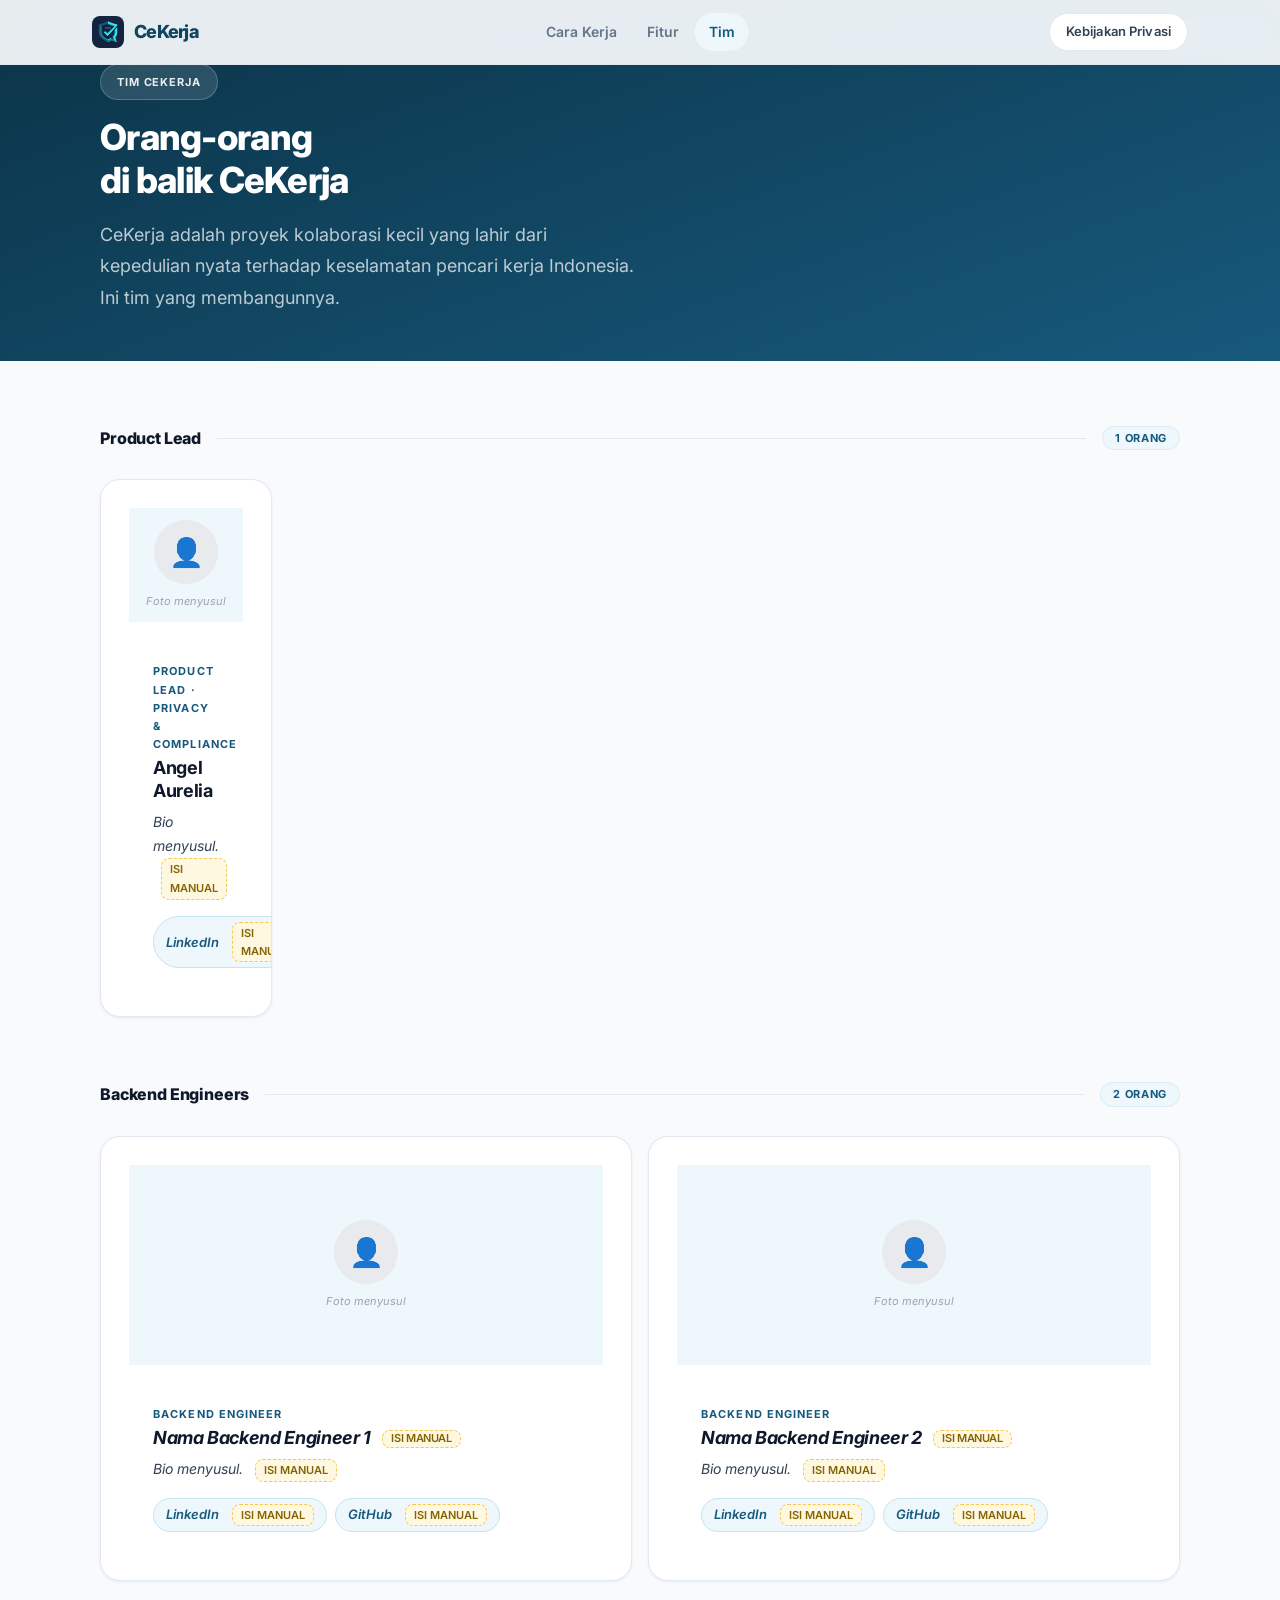
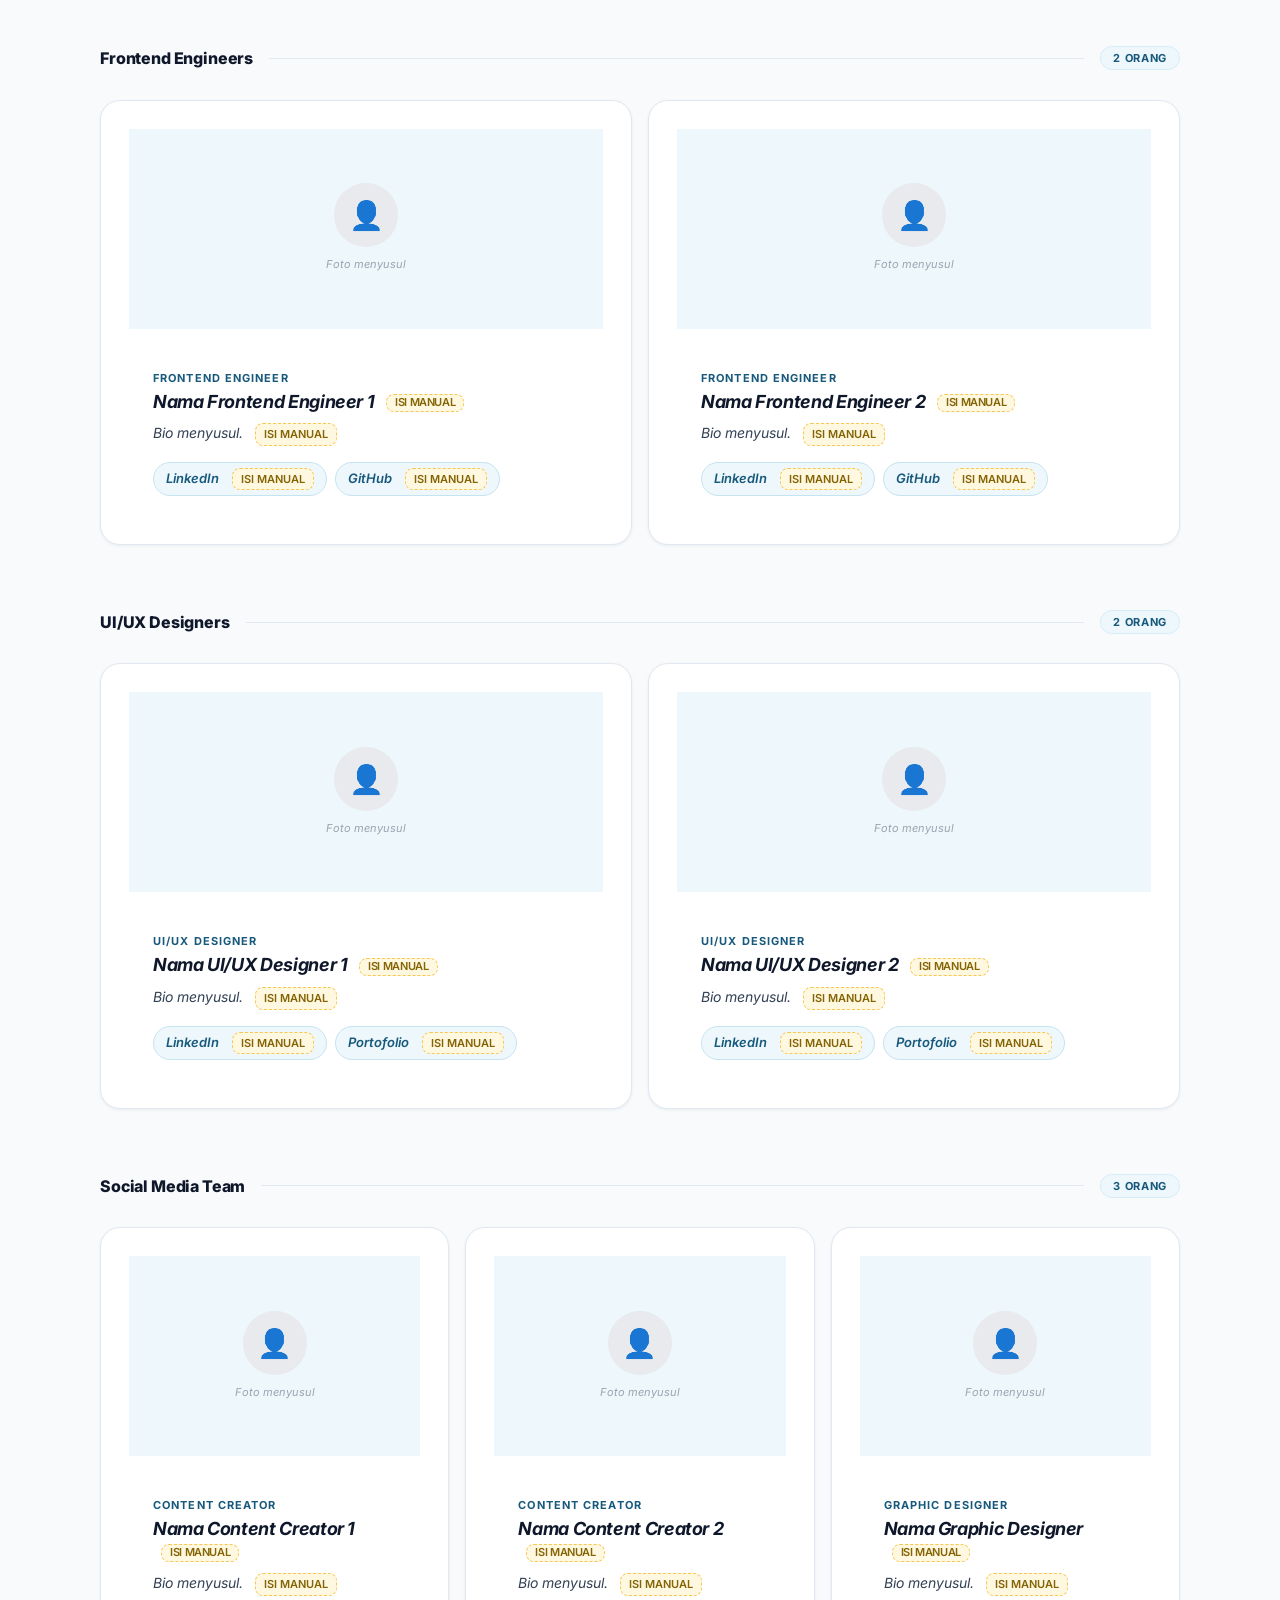
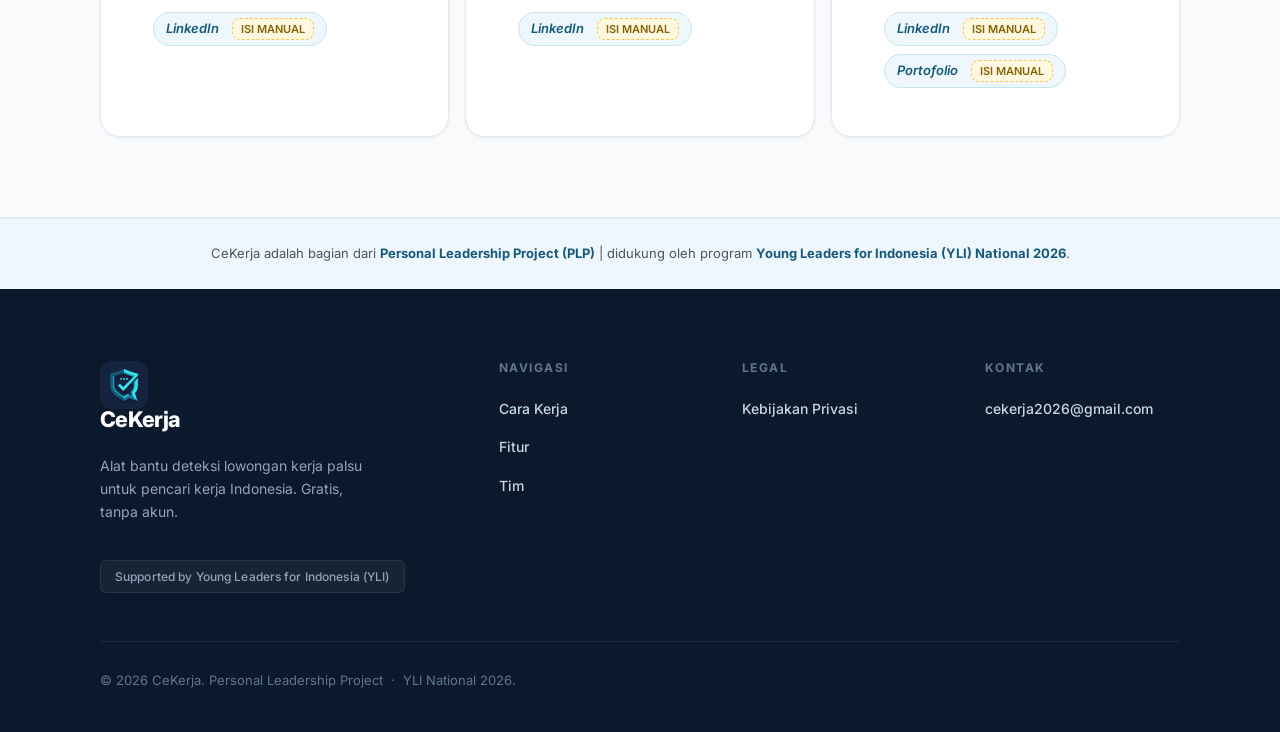
==== tim.html @ 4dcf624a "Deploy: CeKerja landing page & policy" ====
<!DOCTYPE html>
<html lang="id">
<head>
  <meta charset="UTF-8" />
  <meta name="viewport" content="width=device-width, initial-scale=1.0" />
  <title>Tim | CeKerja</title>
  <meta name="description" content="Kenalan dengan tim di balik CeKerja | aplikasi bantu deteksi lowongan kerja palsu untuk pencari kerja Indonesia." />
  <link rel="canonical" href="https://cekerja.app/tim.html" />
  <!-- Google Fonts: Inter -->
  <link rel="preconnect" href="https://fonts.googleapis.com" />
  <link rel="preconnect" href="https://fonts.gstatic.com" crossorigin />
  <link href="https://fonts.googleapis.com/css2?family=Inter:wght@400;500;600;700;800&display=swap" rel="stylesheet" />
  <link rel="stylesheet" href="css/style.css" />
  <link rel="stylesheet" href="css/hero.css" />
</head>
<body>

  <!-- ============================================================
       NAVIGATION
       ============================================================ -->
  <nav class="nav-lux" id="main-nav" role="navigation" aria-label="Navigasi utama">
    <div class="nav-lux__inner">

      <a href="index.html" class="nav-lux__logo" aria-label="CeKerja Halaman Utama">
        <img
          src="assets/icons/CeKerja App icon 1-3.png"
          alt="CeKerja logo"
          class="nav-lux__logo-img"
          width="32" height="32"
        />
        <span class="nav-lux__logo-wordmark">CeKerja</span>
      </a>

      <div class="nav-lux__links" role="menubar" aria-label="Menu utama">
        <a href="index.html#cara-kerja" class="nav-lux__link" role="menuitem">Cara Kerja</a>
        <a href="index.html#fitur"      class="nav-lux__link" role="menuitem">Fitur</a>
        <a href="index.html#tim"        class="nav-lux__link active" role="menuitem">Tim</a>
      </div>

      <div class="nav-lux__right">
        <a href="privacy-policy.html" class="nav-lux__pill" aria-label="Baca Kebijakan Privasi CeKerja">
          Kebijakan Privasi
        </a>
        <button
          class="nav-lux__burger"
          aria-label="Buka menu navigasi"
          aria-expanded="false"
          aria-controls="mobile-nav-lux"
        >
          <span></span><span></span><span></span>
        </button>
      </div>

    </div>

    <div class="nav-lux__mobile" id="mobile-nav-lux" role="menu" aria-label="Menu navigasi mobile">
      <a href="index.html#cara-kerja" class="nav-lux__link" role="menuitem">Cara Kerja</a>
      <a href="index.html#fitur"      class="nav-lux__link" role="menuitem">Fitur</a>
      <a href="index.html#tim"        class="nav-lux__link active" role="menuitem">Tim</a>
      <a href="privacy-policy.html"   class="nav-lux__link" role="menuitem">Kebijakan Privasi</a>
    </div>
  </nav>

  <!-- ========================================================
       HEADER
       ======================================================== -->
  <header class="team-header" role="banner">
    <div class="container">
      <div class="team-header__eyebrow">Tim CeKerja</div>
      <h1>Orang-orang<br />di balik CeKerja</h1>
      <p>
        CeKerja adalah proyek kolaborasi kecil yang lahir dari kepedulian nyata terhadap keselamatan pencari kerja Indonesia.
        Ini tim yang membangunnya.
      </p>
    </div>
  </header>

  <!-- ========================================================
       TEAM BODY
       ======================================================== -->
  <main class="team-body" id="main-content">
    <div class="container">

      <!-- ====================================================
           1. PRODUCT LEAD / PRIVACY & COMPLIANCE
           ==================================================== -->
      <!-- ISI MANUAL: Bagian ini untuk Angel Aurelia (Product Lead) -->
      <section class="team-group" aria-labelledby="group-lead">
        <div class="team-group__label">
          <h2 id="group-lead">Product Lead</h2>
          <div class="team-group__divider" aria-hidden="true"></div>
          <span class="role-badge">1 orang</span>
        </div>

        <div class="team-grid team-grid--single">

          <!-- ISI MANUAL: Angel Aurelia -->
          <article class="member-card member-card--lead" aria-label="Profil Angel Aurelia">
            <div class="member-card__photo" aria-hidden="true">
              <!--
                ISI MANUAL: Ganti div placeholder di bawah dengan tag <img> begitu foto tersedia.
                Contoh: <img src="assets/foto-angel.jpg" alt="Foto Angel Aurelia" />
              -->
              <div class="member-card__photo-placeholder">
                <div class="avatar-circle" aria-hidden="true">👤</div>
                <span class="avatar-hint">Foto menyusul</span>
              </div>
            </div>
            <div class="member-card__body">
              <div class="member-card__role">
                Product Lead · Privacy &amp; Compliance
              </div>
              <!-- ISI MANUAL: Nama tampil -->
              <h3 class="member-card__name">
                Angel Aurelia
              </h3>
              <!-- ISI MANUAL: Tulis bio singkat Angel di sini (2–3 kalimat) -->
              <p class="member-card__bio member-card__bio--empty">
                <!-- ISI MANUAL: Bio Angel Aurelia -->
                Bio menyusul. <span class="fill-hint">ISI MANUAL</span>
              </p>
              <!-- ISI MANUAL: Tambahkan link LinkedIn/GitHub/portofolio Angel -->
              <div class="member-card__links">
                <a href="#" class="member-card__link member-card__link--empty" aria-label="LinkedIn Angel Aurelia | isi link">
                  LinkedIn <span class="fill-hint">ISI MANUAL</span>
                </a>
              </div>
            </div>
          </article>

        </div>
      </section>

      <!-- ====================================================
           2. BACKEND ENGINEERS
           ==================================================== -->
      <!-- ISI MANUAL: Bagian ini untuk 2 Backend Engineer -->
      <section class="team-group" aria-labelledby="group-backend">
        <div class="team-group__label">
          <h2 id="group-backend">Backend Engineers</h2>
          <div class="team-group__divider" aria-hidden="true"></div>
          <span class="role-badge">2 orang</span>
        </div>

        <div class="team-grid team-grid--two">

          <!-- ISI MANUAL: Backend Engineer #1 -->
          <article class="member-card" aria-label="Profil Backend Engineer 1">
            <div class="member-card__photo" aria-hidden="true">
              <!--
                ISI MANUAL: Ganti dengan <img src="assets/foto-[nama].jpg" alt="Foto [Nama]" />
              -->
              <div class="member-card__photo-placeholder">
                <div class="avatar-circle" aria-hidden="true">👤</div>
                <span class="avatar-hint">Foto menyusul</span>
              </div>
            </div>
            <div class="member-card__body">
              <div class="member-card__role">Backend Engineer</div>
              <!-- ISI MANUAL: Nama -->
              <h3 class="member-card__name member-card__name--empty">
                Nama Backend Engineer 1 <span class="fill-hint">ISI MANUAL</span>
              </h3>
              <!-- ISI MANUAL: Bio singkat -->
              <p class="member-card__bio member-card__bio--empty">
                Bio menyusul. <span class="fill-hint">ISI MANUAL</span>
              </p>
              <!-- ISI MANUAL: Link LinkedIn/GitHub -->
              <div class="member-card__links">
                <a href="#" class="member-card__link member-card__link--empty" aria-label="LinkedIn | isi link">
                  LinkedIn <span class="fill-hint">ISI MANUAL</span>
                </a>
                <a href="#" class="member-card__link member-card__link--empty" aria-label="GitHub | isi link">
                  GitHub <span class="fill-hint">ISI MANUAL</span>
                </a>
              </div>
            </div>
          </article>

          <!-- ISI MANUAL: Backend Engineer #2 -->
          <article class="member-card" aria-label="Profil Backend Engineer 2">
            <div class="member-card__photo" aria-hidden="true">
              <!--
                ISI MANUAL: Ganti dengan <img src="assets/foto-[nama].jpg" alt="Foto [Nama]" />
              -->
              <div class="member-card__photo-placeholder">
                <div class="avatar-circle" aria-hidden="true">👤</div>
                <span class="avatar-hint">Foto menyusul</span>
              </div>
            </div>
            <div class="member-card__body">
              <div class="member-card__role">Backend Engineer</div>
              <!-- ISI MANUAL: Nama -->
              <h3 class="member-card__name member-card__name--empty">
                Nama Backend Engineer 2 <span class="fill-hint">ISI MANUAL</span>
              </h3>
              <!-- ISI MANUAL: Bio singkat -->
              <p class="member-card__bio member-card__bio--empty">
                Bio menyusul. <span class="fill-hint">ISI MANUAL</span>
              </p>
              <!-- ISI MANUAL: Link LinkedIn/GitHub -->
              <div class="member-card__links">
                <a href="#" class="member-card__link member-card__link--empty" aria-label="LinkedIn | isi link">
                  LinkedIn <span class="fill-hint">ISI MANUAL</span>
                </a>
                <a href="#" class="member-card__link member-card__link--empty" aria-label="GitHub | isi link">
                  GitHub <span class="fill-hint">ISI MANUAL</span>
                </a>
              </div>
            </div>
          </article>

        </div>
      </section>

      <!-- ====================================================
           3. FRONTEND ENGINEERS
           ==================================================== -->
      <!-- ISI MANUAL: Bagian ini untuk 2 Frontend Engineer -->
      <section class="team-group" aria-labelledby="group-frontend">
        <div class="team-group__label">
          <h2 id="group-frontend">Frontend Engineers</h2>
          <div class="team-group__divider" aria-hidden="true"></div>
          <span class="role-badge">2 orang</span>
        </div>

        <div class="team-grid team-grid--two">

          <!-- ISI MANUAL: Frontend Engineer #1 -->
          <article class="member-card" aria-label="Profil Frontend Engineer 1">
            <div class="member-card__photo" aria-hidden="true">
              <!--
                ISI MANUAL: Ganti dengan <img src="assets/foto-[nama].jpg" alt="Foto [Nama]" />
              -->
              <div class="member-card__photo-placeholder">
                <div class="avatar-circle" aria-hidden="true">👤</div>
                <span class="avatar-hint">Foto menyusul</span>
              </div>
            </div>
            <div class="member-card__body">
              <div class="member-card__role">Frontend Engineer</div>
              <!-- ISI MANUAL: Nama -->
              <h3 class="member-card__name member-card__name--empty">
                Nama Frontend Engineer 1 <span class="fill-hint">ISI MANUAL</span>
              </h3>
              <!-- ISI MANUAL: Bio singkat -->
              <p class="member-card__bio member-card__bio--empty">
                Bio menyusul. <span class="fill-hint">ISI MANUAL</span>
              </p>
              <!-- ISI MANUAL: Link LinkedIn/GitHub -->
              <div class="member-card__links">
                <a href="#" class="member-card__link member-card__link--empty" aria-label="LinkedIn | isi link">
                  LinkedIn <span class="fill-hint">ISI MANUAL</span>
                </a>
                <a href="#" class="member-card__link member-card__link--empty" aria-label="GitHub | isi link">
                  GitHub <span class="fill-hint">ISI MANUAL</span>
                </a>
              </div>
            </div>
          </article>

          <!-- ISI MANUAL: Frontend Engineer #2 -->
          <article class="member-card" aria-label="Profil Frontend Engineer 2">
            <div class="member-card__photo" aria-hidden="true">
              <!--
                ISI MANUAL: Ganti dengan <img src="assets/foto-[nama].jpg" alt="Foto [Nama]" />
              -->
              <div class="member-card__photo-placeholder">
                <div class="avatar-circle" aria-hidden="true">👤</div>
                <span class="avatar-hint">Foto menyusul</span>
              </div>
            </div>
            <div class="member-card__body">
              <div class="member-card__role">Frontend Engineer</div>
              <!-- ISI MANUAL: Nama -->
              <h3 class="member-card__name member-card__name--empty">
                Nama Frontend Engineer 2 <span class="fill-hint">ISI MANUAL</span>
              </h3>
              <!-- ISI MANUAL: Bio singkat -->
              <p class="member-card__bio member-card__bio--empty">
                Bio menyusul. <span class="fill-hint">ISI MANUAL</span>
              </p>
              <!-- ISI MANUAL: Link LinkedIn/GitHub -->
              <div class="member-card__links">
                <a href="#" class="member-card__link member-card__link--empty" aria-label="LinkedIn | isi link">
                  LinkedIn <span class="fill-hint">ISI MANUAL</span>
                </a>
                <a href="#" class="member-card__link member-card__link--empty" aria-label="GitHub | isi link">
                  GitHub <span class="fill-hint">ISI MANUAL</span>
                </a>
              </div>
            </div>
          </article>

        </div>
      </section>

      <!-- ====================================================
           4. UI/UX DESIGNERS
           ==================================================== -->
      <!-- ISI MANUAL: Bagian ini untuk 2 UI/UX Designer -->
      <section class="team-group" aria-labelledby="group-design">
        <div class="team-group__label">
          <h2 id="group-design">UI/UX Designers</h2>
          <div class="team-group__divider" aria-hidden="true"></div>
          <span class="role-badge">2 orang</span>
        </div>

        <div class="team-grid team-grid--two">

          <!-- ISI MANUAL: UI/UX Designer #1 -->
          <article class="member-card" aria-label="Profil UI/UX Designer 1">
            <div class="member-card__photo" aria-hidden="true">
              <!--
                ISI MANUAL: Ganti dengan <img src="assets/foto-[nama].jpg" alt="Foto [Nama]" />
              -->
              <div class="member-card__photo-placeholder">
                <div class="avatar-circle" aria-hidden="true">👤</div>
                <span class="avatar-hint">Foto menyusul</span>
              </div>
            </div>
            <div class="member-card__body">
              <div class="member-card__role">UI/UX Designer</div>
              <!-- ISI MANUAL: Nama -->
              <h3 class="member-card__name member-card__name--empty">
                Nama UI/UX Designer 1 <span class="fill-hint">ISI MANUAL</span>
              </h3>
              <!-- ISI MANUAL: Bio singkat -->
              <p class="member-card__bio member-card__bio--empty">
                Bio menyusul. <span class="fill-hint">ISI MANUAL</span>
              </p>
              <!-- ISI MANUAL: Link LinkedIn/Behance/Dribbble -->
              <div class="member-card__links">
                <a href="#" class="member-card__link member-card__link--empty" aria-label="LinkedIn | isi link">
                  LinkedIn <span class="fill-hint">ISI MANUAL</span>
                </a>
                <a href="#" class="member-card__link member-card__link--empty" aria-label="Behance/Dribbble | isi link">
                  Portofolio <span class="fill-hint">ISI MANUAL</span>
                </a>
              </div>
            </div>
          </article>

          <!-- ISI MANUAL: UI/UX Designer #2 -->
          <article class="member-card" aria-label="Profil UI/UX Designer 2">
            <div class="member-card__photo" aria-hidden="true">
              <!--
                ISI MANUAL: Ganti dengan <img src="assets/foto-[nama].jpg" alt="Foto [Nama]" />
              -->
              <div class="member-card__photo-placeholder">
                <div class="avatar-circle" aria-hidden="true">👤</div>
                <span class="avatar-hint">Foto menyusul</span>
              </div>
            </div>
            <div class="member-card__body">
              <div class="member-card__role">UI/UX Designer</div>
              <!-- ISI MANUAL: Nama -->
              <h3 class="member-card__name member-card__name--empty">
                Nama UI/UX Designer 2 <span class="fill-hint">ISI MANUAL</span>
              </h3>
              <!-- ISI MANUAL: Bio singkat -->
              <p class="member-card__bio member-card__bio--empty">
                Bio menyusul. <span class="fill-hint">ISI MANUAL</span>
              </p>
              <!-- ISI MANUAL: Link LinkedIn/Behance/Dribbble -->
              <div class="member-card__links">
                <a href="#" class="member-card__link member-card__link--empty" aria-label="LinkedIn | isi link">
                  LinkedIn <span class="fill-hint">ISI MANUAL</span>
                </a>
                <a href="#" class="member-card__link member-card__link--empty" aria-label="Behance/Dribbble | isi link">
                  Portofolio <span class="fill-hint">ISI MANUAL</span>
                </a>
              </div>
            </div>
          </article>

        </div>
      </section>

      <!-- ====================================================
           5. SOCIAL MEDIA TEAM
           ==================================================== -->
      <!-- ISI MANUAL: Bagian ini untuk 3 anggota Social Media Team
           (2 Content Creator + 1 Graphic Designer) -->
      <section class="team-group" aria-labelledby="group-socmed">
        <div class="team-group__label">
          <h2 id="group-socmed">Social Media Team</h2>
          <div class="team-group__divider" aria-hidden="true"></div>
          <span class="role-badge">3 orang</span>
        </div>

        <div class="team-grid team-grid--three">

          <!-- ISI MANUAL: Content Creator #1 -->
          <article class="member-card" aria-label="Profil Content Creator 1">
            <div class="member-card__photo" aria-hidden="true">
              <!--
                ISI MANUAL: Ganti dengan <img src="assets/foto-[nama].jpg" alt="Foto [Nama]" />
              -->
              <div class="member-card__photo-placeholder">
                <div class="avatar-circle" aria-hidden="true">👤</div>
                <span class="avatar-hint">Foto menyusul</span>
              </div>
            </div>
            <div class="member-card__body">
              <div class="member-card__role">Content Creator</div>
              <!-- ISI MANUAL: Nama -->
              <h3 class="member-card__name member-card__name--empty">
                Nama Content Creator 1 <span class="fill-hint">ISI MANUAL</span>
              </h3>
              <!-- ISI MANUAL: Bio singkat -->
              <p class="member-card__bio member-card__bio--empty">
                Bio menyusul. <span class="fill-hint">ISI MANUAL</span>
              </p>
              <!-- ISI MANUAL: Link LinkedIn/Instagram -->
              <div class="member-card__links">
                <a href="#" class="member-card__link member-card__link--empty" aria-label="LinkedIn | isi link">
                  LinkedIn <span class="fill-hint">ISI MANUAL</span>
                </a>
              </div>
            </div>
          </article>

          <!-- ISI MANUAL: Content Creator #2 -->
          <article class="member-card" aria-label="Profil Content Creator 2">
            <div class="member-card__photo" aria-hidden="true">
              <!--
                ISI MANUAL: Ganti dengan <img src="assets/foto-[nama].jpg" alt="Foto [Nama]" />
              -->
              <div class="member-card__photo-placeholder">
                <div class="avatar-circle" aria-hidden="true">👤</div>
                <span class="avatar-hint">Foto menyusul</span>
              </div>
            </div>
            <div class="member-card__body">
              <div class="member-card__role">Content Creator</div>
              <!-- ISI MANUAL: Nama -->
              <h3 class="member-card__name member-card__name--empty">
                Nama Content Creator 2 <span class="fill-hint">ISI MANUAL</span>
              </h3>
              <!-- ISI MANUAL: Bio singkat -->
              <p class="member-card__bio member-card__bio--empty">
                Bio menyusul. <span class="fill-hint">ISI MANUAL</span>
              </p>
              <!-- ISI MANUAL: Link LinkedIn/Instagram -->
              <div class="member-card__links">
                <a href="#" class="member-card__link member-card__link--empty" aria-label="LinkedIn | isi link">
                  LinkedIn <span class="fill-hint">ISI MANUAL</span>
                </a>
              </div>
            </div>
          </article>

          <!-- ISI MANUAL: Graphic Designer -->
          <article class="member-card" aria-label="Profil Graphic Designer">
            <div class="member-card__photo" aria-hidden="true">
              <!--
                ISI MANUAL: Ganti dengan <img src="assets/foto-[nama].jpg" alt="Foto [Nama]" />
              -->
              <div class="member-card__photo-placeholder">
                <div class="avatar-circle" aria-hidden="true">👤</div>
                <span class="avatar-hint">Foto menyusul</span>
              </div>
            </div>
            <div class="member-card__body">
              <div class="member-card__role">Graphic Designer</div>
              <!-- ISI MANUAL: Nama -->
              <h3 class="member-card__name member-card__name--empty">
                Nama Graphic Designer <span class="fill-hint">ISI MANUAL</span>
              </h3>
              <!-- ISI MANUAL: Bio singkat -->
              <p class="member-card__bio member-card__bio--empty">
                Bio menyusul. <span class="fill-hint">ISI MANUAL</span>
              </p>
              <!-- ISI MANUAL: Link LinkedIn/Behance/Dribbble -->
              <div class="member-card__links">
                <a href="#" class="member-card__link member-card__link--empty" aria-label="LinkedIn | isi link">
                  LinkedIn <span class="fill-hint">ISI MANUAL</span>
                </a>
                <a href="#" class="member-card__link member-card__link--empty" aria-label="Portofolio | isi link">
                  Portofolio <span class="fill-hint">ISI MANUAL</span>
                </a>
              </div>
            </div>
          </article>

        </div>
      </section>

    </div><!-- /.container -->
  </main>

  <!-- ========================================================
       ACKNOWLEDGMENT BAR
       ======================================================== -->
  <div class="ack-bar" role="note" aria-label="Dukungan program">
    <div class="container">
      <p>
        CeKerja adalah bagian dari <strong>Personal Leadership Project (PLP)</strong>  | 
        didukung oleh program <strong>Young Leaders for Indonesia (YLI) National 2026</strong>.
      </p>
    </div>
  </div>

  <!-- ========================================================
       FOOTER
       ======================================================== -->
  <footer class="footer-light" role="contentinfo">
    <div class="container">
      <div class="footer-light__grid">
        <div class="footer-light__col">
          <a href="index.html" class="footer-light__logo-link" aria-label="CeKerja Halaman Utama">
            <img
              src="assets/icons/CeKerja App icon 1-3.png"
              alt="CeKerja logo"
              class="footer-light__logo-img"
              width="34" height="34"
            />
            <span class="footer-light__brand-name">CeKerja</span>
          </a>
          <p class="footer-light__tagline">Alat bantu deteksi lowongan kerja palsu untuk pencari kerja Indonesia. Gratis, tanpa akun.</p>
          <div class="footer-light__yli">Supported by Young Leaders for Indonesia (YLI)</div>
        </div>
        <div class="footer-light__col">
          <h4>Navigasi</h4>
          <ul>
            <li><a href="index.html#cara-kerja">Cara Kerja</a></li>
            <li><a href="index.html#fitur">Fitur</a></li>
            <li><a href="tim.html">Tim</a></li>
          </ul>
        </div>
        <div class="footer-light__col">
          <h4>Legal</h4>
          <ul>
            <li><a href="privacy-policy.html">Kebijakan Privasi</a></li>
          </ul>
        </div>
        <div class="footer-light__col">
          <h4>Kontak</h4>
          <ul>
            <li><a href="mailto:cekerja2026@gmail.com">cekerja2026@gmail.com</a></li>
          </ul>
        </div>
      </div>
      <div class="footer-light__bottom">
        <span>&copy; 2026 CeKerja. Personal Leadership Project &nbsp;·&nbsp; YLI National 2026.</span>
      </div>
    </div>
  </footer>

  <script src="js/main.js"></script>
</body>
</html>
---- css/style.css ----
/* ============================================================
   CeKerja | Design System v2
   Premium, high-fidelity. Mobile-first.
   ============================================================ */

/* --- Reset --- */
*, *::before, *::after { box-sizing: border-box; margin: 0; padding: 20; }

:root {
  /* ── Core palette ── */
  --teal-900: #0B3347;
  --teal-800: #0F4560;
  --teal-700: #17597C;   /* brand seed */
  --teal-600: #1E6F97;
  --teal-500: #2487B5;
  --teal-400: #4BA3CC;
  --teal-200: #A8D4E8;
  --teal-100: #D6EDF7;
  --teal-50:  #EDF7FC;

  --coral-600: #C94F3A;
  --coral-500: #E05A42;
  --coral-400: #F07060;
  --coral-100: #FDECEA;
  --coral-50:  #FFF5F4;

  --sage-500:  #2E9E6E;
  --sage-400:  #3DB882;
  --sage-100:  #D6F5EA;
  --sage-50:   #EFFAF5;

  --amber-500: #D97706;
  --amber-100: #FEF3C7;

  /* ── Neutrals ── */
  --white:     #FFFFFF;
  --off-white: #F8FAFB;
  --gray-50:   #F2F4F6;
  --gray-100:  #E8EAED;
  --gray-200:  #D1D5DB;
  --gray-400:  #9CA3AF;
  --gray-600:  #4B5563;
  --gray-800:  #1F2937;
  --gray-900:  #111827;

  /* ── Semantic ── */
  --color-bg:           var(--off-white);
  --color-surface:      var(--white);
  --color-border:       var(--gray-100);
  --color-text:         var(--gray-900);
  --color-text-muted:   var(--gray-600);
  --color-text-light:   var(--gray-400);

  --color-brand:        var(--teal-700);
  --color-brand-dark:   var(--teal-800);
  --color-brand-light:  var(--teal-50);

  --color-danger:       var(--coral-500);
  --color-safe:         var(--sage-500);

  /* ── Typography ── */
  --font-sans: 'Inter', system-ui, sans-serif;
  --font-display: 'Inter', system-ui, sans-serif;

  --text-xs:   0.6875rem;   /* 11px */
  --text-sm:   0.8125rem;   /* 13px */
  --text-base: 1rem;        /* 16px */
  --text-lg:   1.125rem;    /* 18px */
  --text-xl:   1.25rem;     /* 20px */
  --text-2xl:  1.5rem;      /* 24px */
  --text-3xl:  1.875rem;    /* 30px */
  --text-4xl:  2.25rem;     /* 36px */
  --text-5xl:  2.875rem;    /* 46px */
  --text-6xl:  3.5rem;      /* 56px */

  /* ── Spacing ── */
  --sp-1:  0.25rem;
  --sp-2:  0.5rem;
  --sp-3:  0.75rem;
  --sp-4:  1rem;
  --sp-5:  1.25rem;
  --sp-6:  1.5rem;
  --sp-8:  2rem;
  --sp-10: 2.5rem;
  --sp-12: 3rem;
  --sp-16: 4rem;
  --sp-20: 5rem;
  --sp-24: 6rem;
  --sp-32: 8rem;

  /* ── Radius ── */
  --r-sm:   0.5rem;
  --r-md:   1rem;
  --r-lg:   1.5rem;
  --r-xl:   2rem;
  --r-2xl:  2.5rem;
  --r-full: 9999px;

  /* ── Shadows ── */
  --shadow-xs: 0 1px 2px rgba(15,69,96,0.06);
  --shadow-sm: 0 2px 8px rgba(15,69,96,0.08), 0 1px 3px rgba(15,69,96,0.05);
  --shadow-md: 0 6px 20px rgba(15,69,96,0.10), 0 2px 8px rgba(15,69,96,0.06);
  --shadow-lg: 0 16px 40px rgba(15,69,96,0.12), 0 4px 16px rgba(15,69,96,0.07);
  --shadow-xl: 0 28px 64px rgba(15,69,96,0.15), 0 8px 24px rgba(15,69,96,0.08);

  --shadow-coral: 0 8px 24px rgba(224,90,66,0.25);
  --shadow-teal:  0 8px 24px rgba(23,89,124,0.25);
  --shadow-sage:  0 8px 24px rgba(46,158,110,0.20);

  /* ── Transitions ── */
  --ease: cubic-bezier(0.22, 1, 0.36, 1);
  --t-fast: 160ms;
  --t-base: 280ms;
  --t-slow: 480ms;
}

/* ── Base ── */
html { scroll-behavior: smooth; font-size: 16px; }
body {
  font-family: var(--font-sans);
  font-size: var(--text-base);
  line-height: 1.65;
  color: var(--color-text);
  background: var(--color-bg);
  -webkit-font-smoothing: antialiased;
  overflow-x: hidden;
}
img, svg { display: block; max-width: 100%; }
a { color: var(--color-brand); text-decoration: none; transition: color var(--t-fast); }
a:hover { color: var(--teal-800); }
ul, ol { list-style: none; }

/* ── Layout ── */
.container {
  width: 100%;
  max-width: 1120px;
  margin: 0 auto;
  padding: 0 var(--sp-5);
}
.container--sm { max-width: 720px; }
.section { padding: var(--sp-20) 0; }
.section--lg { padding: var(--sp-32) 0; }

/* ── Eyebrow label ── */
.eyebrow {
  display: inline-flex;
  align-items: center;
  gap: var(--sp-2);
  font-size: var(--text-xs);
  font-weight: 700;
  letter-spacing: 0.1em;
  text-transform: uppercase;
  color: var(--color-brand);
  background: var(--teal-50);
  border: 1px solid var(--teal-100);
  padding: var(--sp-2) var(--sp-4);
  border-radius: var(--r-full);
  margin-bottom: var(--sp-4);
}

/* ── Section headings ── */
.section-heading {
  font-family: var(--font-display);
  font-size: var(--text-3xl);
  font-weight: 800;
  line-height: 1.2;
  letter-spacing: -0.02em;
  color: var(--color-text);
  margin-bottom: var(--sp-4);
}
.section-sub {
  font-size: var(--text-lg);
  color: var(--color-text-muted);
  line-height: 1.75;
  max-width: 560px;
}
.text-center { text-align: center; }
.text-center .section-sub { margin: 0 auto; }

/* ── Pill badge ── */
.pill {
  display: inline-flex;
  align-items: center;
  gap: var(--sp-1);
  font-size: var(--text-xs);
  font-weight: 700;
  padding: 3px var(--sp-3);
  border-radius: var(--r-full);
}
.pill--teal   { background: var(--teal-50);   color: var(--teal-700);  border: 1px solid var(--teal-100); }
.pill--coral  { background: var(--coral-50);  color: var(--coral-600); border: 1px solid var(--coral-100); }
.pill--sage   { background: var(--sage-50);   color: var(--sage-500);  border: 1px solid var(--sage-100); }
.pill--amber  { background: var(--amber-100); color: var(--amber-500); }

/* ============================================================
   NAVIGATION
   ============================================================ */
.nav {
  position: sticky;
  top: 0;
  z-index: 200;
  background: rgba(255,255,255,0.88);
  backdrop-filter: blur(20px) saturate(180%);
  -webkit-backdrop-filter: blur(20px) saturate(180%);
  border-bottom: 1px solid rgba(209,213,219,0.5);
  transition: box-shadow var(--t-base) var(--ease);
}
.nav.scrolled { box-shadow: var(--shadow-sm); }

.nav__inner {
  display: flex;
  align-items: center;
  justify-content: space-between;
  height: 64px;
  max-width: 1120px;
  margin: 0 auto;
  padding: 0 var(--sp-5);
}

.nav__logo {
  display: flex;
  align-items: center;
  gap: var(--sp-3);
  text-decoration: none;
}

.nav__logo-mark {
  width: 36px;
  height: 36px;
  background: linear-gradient(135deg, var(--teal-700) 0%, var(--teal-500) 100%);
  border-radius: var(--r-md);
  display: flex;
  align-items: center;
  justify-content: center;
  box-shadow: var(--shadow-teal);
  flex-shrink: 0;
}

.nav__logo-mark svg { width: 18px; height: 18px; }

.nav__logo-text {
  font-size: var(--text-xl);
  font-weight: 800;
  letter-spacing: -0.03em;
  color: var(--teal-800);
}

.nav__links {
  display: none;
  align-items: center;
  gap: var(--sp-1);
}

.nav__link {
  font-size: var(--text-sm);
  font-weight: 600;
  color: var(--gray-600);
  padding: var(--sp-2) var(--sp-3);
  border-radius: var(--r-md);
  transition: background var(--t-fast), color var(--t-fast);
  text-decoration: none;
}
.nav__link:hover { background: var(--gray-50); color: var(--gray-900); }
.nav__link.active { color: var(--teal-700); background: var(--teal-50); }

.nav__cta {
  display: none;
  align-items: center;
  gap: var(--sp-3);
}

.btn {
  display: inline-flex;
  align-items: center;
  gap: var(--sp-2);
  font-family: var(--font-sans);
  font-weight: 700;
  border: none;
  cursor: pointer;
  text-decoration: none;
  transition: transform var(--t-fast) var(--ease), box-shadow var(--t-base) var(--ease), background var(--t-fast);
  white-space: nowrap;
}
.btn:hover { transform: translateY(-1px); text-decoration: none; }
.btn:active { transform: translateY(0); }

.btn--primary {
  background: linear-gradient(135deg, var(--teal-700) 0%, var(--teal-600) 100%);
  color: white;
  padding: var(--sp-3) var(--sp-6);
  border-radius: var(--r-full);
  font-size: var(--text-sm);
  box-shadow: var(--shadow-teal);
}
.btn--primary:hover { box-shadow: 0 12px 32px rgba(23,89,124,0.35); color: white; }

.btn--ghost {
  background: transparent;
  color: var(--gray-600);
  padding: var(--sp-2) var(--sp-4);
  border-radius: var(--r-full);
  font-size: var(--text-sm);
  border: 1.5px solid var(--gray-200);
}
.btn--ghost:hover { background: var(--gray-50); color: var(--gray-900); }

.nav__hamburger {
  display: flex;
  flex-direction: column;
  justify-content: center;
  gap: 5px;
  width: 36px;
  height: 36px;
  background: transparent;
  border: none;
  cursor: pointer;
  padding: var(--sp-2);
  border-radius: var(--r-sm);
}
.nav__hamburger span {
  display: block;
  width: 20px;
  height: 2px;
  background: var(--gray-600);
  border-radius: 2px;
  transition: transform var(--t-base) var(--ease), opacity var(--t-fast);
}

.nav__mobile {
  display: none;
  flex-direction: column;
  padding: var(--sp-4) var(--sp-5) var(--sp-5);
  border-top: 1px solid var(--gray-100);
  gap: var(--sp-1);
  background: var(--white);
}
.nav__mobile.open { display: flex; }
.nav__mobile .nav__link {
  padding: var(--sp-3) var(--sp-4);
  font-size: var(--text-base);
  border-radius: var(--r-md);
}

/* ============================================================
   HERO
   ============================================================ */
.hero {
  background: linear-gradient(170deg, var(--teal-900) 0%, var(--teal-800) 40%, var(--teal-700) 100%);
  position: relative;
  overflow: hidden;
  padding: var(--sp-20) 0 var(--sp-24);
}

/* Decorative blobs */
.hero::before {
  content: '';
  position: absolute;
  width: 600px; height: 600px;
  border-radius: 50%;
  background: radial-gradient(circle, rgba(36,135,181,0.35) 0%, transparent 70%);
  top: -100px; right: -150px;
  pointer-events: none;
}
.hero::after {
  content: '';
  position: absolute;
  width: 400px; height: 400px;
  border-radius: 50%;
  background: radial-gradient(circle, rgba(224,90,66,0.12) 0%, transparent 70%);
  bottom: -50px; left: -80px;
  pointer-events: none;
}

.hero__grid {
  position: relative;
  display: grid;
  grid-template-columns: 1fr;
  gap: var(--sp-16);
  align-items: center;
}

/* ── Hero copy ── */
.hero__copy { color: white; }

.hero__badge {
  display: inline-flex;
  align-items: center;
  gap: var(--sp-2);
  background: rgba(255,255,255,0.10);
  border: 1px solid rgba(255,255,255,0.18);
  color: rgba(255,255,255,0.90);
  font-size: var(--text-xs);
  font-weight: 700;
  letter-spacing: 0.08em;
  text-transform: uppercase;
  padding: var(--sp-2) var(--sp-4);
  border-radius: var(--r-full);
  margin-bottom: var(--sp-6);
  backdrop-filter: blur(8px);
}

.hero__badge-dot {
  width: 7px; height: 7px;
  background: #4ADE80;
  border-radius: 50%;
  box-shadow: 0 0 0 3px rgba(74,222,128,0.25);
  animation: breathe 2.4s ease-in-out infinite;
}

@keyframes breathe {
  0%,100% { box-shadow: 0 0 0 3px rgba(74,222,128,0.25); }
  50%      { box-shadow: 0 0 0 6px rgba(74,222,128,0.10); }
}

.hero__headline {
  font-family: var(--font-display);
  font-size: var(--text-4xl);
  font-weight: 800;
  line-height: 1.15;
  letter-spacing: -0.03em;
  color: white;
  margin-bottom: var(--sp-5);
}

.hero__headline .accent { color: #7DD3FC; }
.hero__headline .warm   { color: #FCA5A5; }

.hero__desc {
  font-size: var(--text-lg);
  line-height: 1.75;
  color: rgba(255,255,255,0.78);
  max-width: 480px;
  margin-bottom: var(--sp-8);
}

.hero__actions {
  display: flex;
  flex-wrap: wrap;
  align-items: center;
  gap: var(--sp-4);
  margin-bottom: var(--sp-10);
}

/* Play Store coming-soon button */
.btn--playstore {
  display: inline-flex;
  align-items: center;
  gap: var(--sp-3);
  background: white;
  color: var(--teal-800);
  padding: var(--sp-3) var(--sp-5);
  border-radius: var(--r-xl);
  font-weight: 700;
  font-size: var(--text-sm);
  box-shadow: 0 4px 20px rgba(0,0,0,0.18);
  border: none;
  cursor: default;
  transition: box-shadow var(--t-base) var(--ease);
}
.btn--playstore:hover { box-shadow: 0 8px 32px rgba(0,0,0,0.22); color: var(--teal-800); transform: translateY(-1px); }

.btn--playstore__icon {
  width: 34px; height: 34px;
  background: var(--gray-50);
  border-radius: var(--r-sm);
  display: flex; align-items: center; justify-content: center;
  flex-shrink: 0;
}

.btn--playstore__text { text-align: left; line-height: 1.3; }
.btn--playstore__text .top { font-size: var(--text-xs); font-weight: 500; color: var(--gray-400); letter-spacing: 0.04em; }
.btn--playstore__text .bottom { font-size: var(--text-sm); font-weight: 800; color: var(--gray-900); }

.hero__trust {
  display: flex;
  flex-wrap: wrap;
  gap: var(--sp-5);
}
.hero__trust-item {
  display: flex;
  align-items: center;
  gap: var(--sp-2);
  font-size: var(--text-sm);
  color: rgba(255,255,255,0.65);
}
.hero__trust-item .check {
  width: 18px; height: 18px;
  background: rgba(74,222,128,0.15);
  border-radius: 50%;
  display: flex; align-items: center; justify-content: center;
  flex-shrink: 0;
}

/* ── Phone mockup ── */
.hero__visual {
  display: flex;
  justify-content: center;
}

.phone-wrap {
  position: relative;
  animation: float 6s ease-in-out infinite;
}

@keyframes float {
  0%,100% { transform: translateY(0px); }
  50%      { transform: translateY(-12px); }
}

.phone-frame {
  width: 248px;
  background: linear-gradient(160deg, #1C3F52 0%, #142E3E 100%);
  border-radius: 40px;
  padding: 14px 12px 20px;
  box-shadow:
    0 40px 80px rgba(0,0,0,0.5),
    0 0 0 1px rgba(255,255,255,0.06) inset,
    0 1px 0 rgba(255,255,255,0.10) inset;
  position: relative;
}

/* Notch */
.phone-frame::before {
  content: '';
  position: absolute;
  top: 14px; left: 50%;
  transform: translateX(-50%);
  width: 72px; height: 8px;
  background: #0E2533;
  border-radius: 10px;
  z-index: 2;
}

.phone-screen {
  background: #F0F4F8;
  border-radius: 30px;
  overflow: hidden;
  padding-top: 28px;
}

/* Status bar */
.phone-statusbar {
  background: var(--teal-800);
  padding: 6px 16px 8px;
  display: flex;
  justify-content: space-between;
  align-items: center;
}
.phone-statusbar__time { font-size: 10px; font-weight: 700; color: white; }
.phone-statusbar__icons { display: flex; gap: 4px; align-items: center; }
.phone-statusbar__icons span { width: 12px; height: 6px; background: rgba(255,255,255,0.6); border-radius: 2px; display: block; }

/* App header inside screen */
.phone-appbar {
  background: var(--teal-800);
  padding: 10px 14px 14px;
  display: flex;
  align-items: center;
  justify-content: space-between;
}
.phone-appbar__left { display: flex; align-items: center; gap: 8px; }
.phone-appbar__logo {
  width: 26px; height: 26px;
  background: linear-gradient(135deg, var(--teal-500), var(--teal-400));
  border-radius: 8px;
  display: flex; align-items: center; justify-content: center;
  font-size: 12px; font-weight: 900; color: white;
}
.phone-appbar__title { font-size: 13px; font-weight: 800; color: white; }
.phone-appbar__sub { font-size: 9px; color: rgba(255,255,255,0.55); }
.phone-appbar__status {
  display: flex; align-items: center; gap: 4px;
  background: rgba(74,222,128,0.15);
  border: 1px solid rgba(74,222,128,0.30);
  border-radius: 20px;
  padding: 3px 8px;
  font-size: 8px; font-weight: 700; color: #4ADE80; letter-spacing: 0.04em;
}
.phone-appbar__status-dot { width: 5px; height: 5px; background: #4ADE80; border-radius: 50%; animation: breathe 2s ease-in-out infinite; }

/* Screen content */
.phone-content {
  background: #F0F4F8;
  padding: 10px 10px 12px;
  display: flex;
  flex-direction: column;
  gap: 7px;
}

/* Notification cards inside phone */
.notif-card {
  background: white;
  border-radius: 16px;
  padding: 10px 11px;
  box-shadow: 0 2px 8px rgba(0,0,0,0.07);
  position: relative;
  overflow: hidden;
}

.notif-card::before {
  content: '';
  position: absolute;
  left: 0; top: 0; bottom: 0;
  width: 3px;
  border-radius: 3px 0 0 3px;
}
.notif-card--danger::before { background: var(--coral-500); }
.notif-card--safe::before   { background: var(--sage-500); }
.notif-card--neutral::before { background: var(--gray-200); }

.notif-card__header {
  display: flex;
  align-items: center;
  justify-content: space-between;
  margin-bottom: 4px;
}

.notif-card__badge {
  display: flex; align-items: center; gap: 3px;
  font-size: 7.5px; font-weight: 800; letter-spacing: 0.05em; text-transform: uppercase;
  padding: 2px 6px; border-radius: 20px;
}
.notif-card--danger .notif-card__badge { background: var(--coral-100); color: var(--coral-600); }
.notif-card--safe   .notif-card__badge { background: var(--sage-100); color: var(--sage-500); }
.notif-card--neutral .notif-card__badge { background: var(--gray-100); color: var(--gray-400); }

.notif-card__badge-dot { width: 4px; height: 4px; border-radius: 50%; background: currentColor; }

.notif-card__time { font-size: 7px; color: var(--gray-400); }

.notif-card__body { font-size: 9px; color: var(--gray-600); line-height: 1.45; }
.notif-card__source { font-size: 7.5px; color: var(--gray-400); margin-top: 3px; }

/* Score strip */
.phone-score {
  background: white;
  border-radius: 16px;
  padding: 9px 11px;
  box-shadow: 0 2px 8px rgba(0,0,0,0.07);
  display: flex;
  gap: 6px;
}
.phone-score__chip {
  flex: 1;
  background: var(--gray-50);
  border-radius: 10px;
  padding: 6px 5px;
  text-align: center;
}
.phone-score__val { font-size: 15px; font-weight: 800; line-height: 1; }
.phone-score__val--red    { color: var(--coral-500); }
.phone-score__val--green  { color: var(--sage-500); }
.phone-score__val--teal   { color: var(--teal-600); }
.phone-score__label { font-size: 7px; color: var(--gray-400); margin-top: 2px; line-height: 1.3; }

/* Glow ring behind phone */
.phone-glow {
  position: absolute;
  width: 280px; height: 280px;
  border-radius: 50%;
  background: radial-gradient(circle, rgba(36,135,181,0.3) 0%, transparent 70%);
  top: 50%; left: 50%;
  transform: translate(-50%, -50%);
  pointer-events: none;
  z-index: -1;
}

/* ============================================================
   HOW IT WORKS
   ============================================================ */
.how-section {
  background: var(--white);
}

.how-steps {
  display: grid;
  grid-template-columns: 1fr;
  gap: var(--sp-6);
  margin-bottom: var(--sp-12);
}

.how-step {
  display: flex;
  gap: var(--sp-5);
  padding: var(--sp-6) var(--sp-7);
  background: var(--off-white);
  border-radius: var(--r-2xl);
  border: 1px solid var(--gray-100);
  transition: box-shadow var(--t-base) var(--ease), transform var(--t-base) var(--ease);
  position: relative;
  overflow: hidden;
}
.how-step::after {
  content: '';
  position: absolute;
  top: 0; left: 0; right: 0;
  height: 3px;
  background: linear-gradient(90deg, var(--teal-700), var(--teal-400));
  opacity: 0;
  transition: opacity var(--t-base);
}
.how-step:hover { box-shadow: var(--shadow-md); transform: translateY(-3px); }
.how-step:hover::after { opacity: 1; }

.how-step__num {
  flex-shrink: 0;
  width: 44px; height: 44px;
  background: linear-gradient(135deg, var(--teal-700), var(--teal-500));
  border-radius: var(--r-xl);
  display: flex; align-items: center; justify-content: center;
  font-size: var(--text-lg);
  font-weight: 800;
  color: white;
  box-shadow: var(--shadow-teal);
}

.how-step h3 { font-size: var(--text-lg); font-weight: 700; margin-bottom: var(--sp-2); color: var(--gray-900); }
.how-step p  { font-size: var(--text-sm); color: var(--color-text-muted); line-height: 1.7; }

/* Tier cards */
.tier-grid {
  display: grid;
  grid-template-columns: 1fr;
  gap: var(--sp-5);
}

.tier-card {
  border-radius: var(--r-2xl);
  padding: var(--sp-8);
  position: relative;
  overflow: hidden;
  transition: transform var(--t-base) var(--ease), box-shadow var(--t-base) var(--ease);
}
.tier-card:hover { transform: translateY(-4px); }

.tier-card--1 {
  background: linear-gradient(145deg, var(--teal-50) 0%, #DDF0F8 100%);
  border: 1.5px solid var(--teal-100);
  box-shadow: var(--shadow-sm);
}
.tier-card--1:hover { box-shadow: var(--shadow-teal); }

.tier-card--2 {
  background: linear-gradient(145deg, #F5F0FF 0%, #EDE8FF 100%);
  border: 1.5px solid #DDD6FE;
  box-shadow: var(--shadow-sm);
}
.tier-card--2:hover { box-shadow: 0 12px 32px rgba(109,40,217,0.15); }

.tier-card__eyebrow {
  font-size: var(--text-xs);
  font-weight: 800;
  letter-spacing: 0.1em;
  text-transform: uppercase;
  margin-bottom: var(--sp-3);
}
.tier-card--1 .tier-card__eyebrow { color: var(--teal-700); }
.tier-card--2 .tier-card__eyebrow { color: #7C3AED; }

.tier-card h3 {
  font-size: var(--text-2xl);
  font-weight: 800;
  margin-bottom: var(--sp-3);
  color: var(--gray-900);
}

.tier-card p {
  font-size: var(--text-sm);
  color: var(--color-text-muted);
  line-height: 1.75;
  margin-bottom: var(--sp-5);
}

.tier-card__icon {
  width: 52px; height: 52px;
  border-radius: var(--r-xl);
  display: flex; align-items: center; justify-content: center;
  margin-bottom: var(--sp-5);
  font-size: 24px;
}
.tier-card--1 .tier-card__icon { background: white; box-shadow: var(--shadow-sm); }
.tier-card--2 .tier-card__icon { background: white; box-shadow: var(--shadow-sm); }

.tier-checklist {
  display: flex;
  flex-direction: column;
  gap: var(--sp-3);
}

.tier-check {
  display: flex;
  align-items: flex-start;
  gap: var(--sp-3);
  font-size: var(--text-sm);
  color: var(--gray-700);
  line-height: 1.55;
}

.tier-check__icon {
  flex-shrink: 0;
  width: 20px; height: 20px;
  border-radius: 50%;
  display: flex; align-items: center; justify-content: center;
  margin-top: 1px;
}
.tier-card--1 .tier-check__icon { background: var(--sage-100); color: var(--sage-500); }
.tier-card--2 .tier-check__icon { background: #EDE9FE; color: #7C3AED; }

/* Gemini sparkle */
.gemini-sparkle {
  display: inline-flex;
  align-items: center;
  gap: var(--sp-2);
  background: linear-gradient(135deg, #7C3AED, #A78BFA);
  -webkit-background-clip: text;
  -webkit-text-fill-color: transparent;
  background-clip: text;
  font-weight: 800;
}

/* ============================================================
   FEATURES
   ============================================================ */
.features-section {
  background: var(--off-white);
}

.features-grid {
  display: grid;
  grid-template-columns: 1fr;
  gap: var(--sp-5);
}

.feature-card {
  background: var(--white);
  border-radius: var(--r-2xl);
  padding: var(--sp-7);
  border: 1px solid var(--gray-100);
  box-shadow: var(--shadow-xs);
  transition: box-shadow var(--t-base) var(--ease), transform var(--t-base) var(--ease), border-color var(--t-base);
  position: relative;
  overflow: hidden;
}
.feature-card:hover {
  box-shadow: var(--shadow-lg);
  transform: translateY(-5px);
  border-color: transparent;
}

/* Hover glow per card */
.feature-card--teal:hover   { box-shadow: var(--shadow-teal); }
.feature-card--coral:hover  { box-shadow: var(--shadow-coral); }
.feature-card--sage:hover   { box-shadow: var(--shadow-sage); }
.feature-card--purple:hover { box-shadow: 0 12px 32px rgba(109,40,217,0.15); }

.feature-card__icon-wrap {
  width: 56px; height: 56px;
  border-radius: var(--r-xl);
  display: flex; align-items: center; justify-content: center;
  margin-bottom: var(--sp-5);
  position: relative;
}

/* Colour variants */
.feature-card--teal   .feature-card__icon-wrap { background: linear-gradient(135deg, var(--teal-100), var(--teal-50)); }
.feature-card--coral  .feature-card__icon-wrap { background: linear-gradient(135deg, var(--coral-100), var(--coral-50)); }
.feature-card--sage   .feature-card__icon-wrap { background: linear-gradient(135deg, var(--sage-100), var(--sage-50)); }
.feature-card--purple .feature-card__icon-wrap { background: linear-gradient(135deg, #EDE9FE, #F5F3FF); }
.feature-card--amber  .feature-card__icon-wrap { background: linear-gradient(135deg, var(--amber-100), #FFFBEB); }

.feature-card__icon-wrap svg { width: 26px; height: 26px; }

.feature-card h3 {
  font-size: var(--text-lg);
  font-weight: 700;
  margin-bottom: var(--sp-2);
  color: var(--gray-900);
}
.feature-card p {
  font-size: var(--text-sm);
  color: var(--color-text-muted);
  line-height: 1.7;
}

/* Extra feature cards (manual check + BP2MI) */
.extra-grid {
  display: grid;
  grid-template-columns: 1fr;
  gap: var(--sp-5);
  margin-top: var(--sp-5);
}

.extra-card {
  background: var(--white);
  border-radius: var(--r-2xl);
  padding: var(--sp-6) var(--sp-7);
  border: 1px solid var(--gray-100);
  box-shadow: var(--shadow-xs);
  display: flex;
  gap: var(--sp-5);
  align-items: flex-start;
  transition: box-shadow var(--t-base) var(--ease), transform var(--t-base) var(--ease);
}
.extra-card:hover { box-shadow: var(--shadow-md); transform: translateY(-2px); }

.extra-card__icon {
  flex-shrink: 0;
  width: 48px; height: 48px;
  border-radius: var(--r-lg);
  display: flex; align-items: center; justify-content: center;
}
.extra-card__icon--teal   { background: linear-gradient(135deg, var(--teal-100), var(--teal-50)); }
.extra-card__icon--coral  { background: linear-gradient(135deg, var(--coral-100), var(--coral-50)); }

.extra-card h3 { font-size: var(--text-base); font-weight: 700; margin-bottom: var(--sp-1); color: var(--gray-900); }
.extra-card p  { font-size: var(--text-sm); color: var(--color-text-muted); line-height: 1.7; }

/* ============================================================
   TRUST / PRIVACY SECTION
   ============================================================ */
.trust-section {
  background: linear-gradient(160deg, var(--teal-900) 0%, var(--teal-800) 60%, var(--teal-700) 100%);
  position: relative;
  overflow: hidden;
}
.trust-section::before {
  content: '';
  position: absolute;
  width: 500px; height: 500px;
  border-radius: 50%;
  background: radial-gradient(circle, rgba(36,135,181,0.25) 0%, transparent 70%);
  top: -100px; right: -100px;
  pointer-events: none;
}

.trust-grid {
  display: grid;
  grid-template-columns: 1fr;
  gap: var(--sp-12);
  position: relative;
}

.trust-copy { color: white; }

.trust-copy .section-heading { color: white; }
.trust-copy .section-sub { color: rgba(255,255,255,0.72); max-width: 460px; }

.trust-link {
  display: inline-flex;
  align-items: center;
  gap: var(--sp-2);
  color: rgba(255,255,255,0.80);
  font-size: var(--text-sm);
  font-weight: 600;
  border-bottom: 1px solid rgba(255,255,255,0.25);
  padding-bottom: 2px;
  margin-top: var(--sp-6);
  transition: color var(--t-fast), border-color var(--t-fast);
  text-decoration: none;
}
.trust-link:hover { color: white; border-color: white; text-decoration: none; }

.trust-items {
  display: grid;
  grid-template-columns: 1fr;
  gap: var(--sp-4);
}

.trust-item {
  display: flex;
  gap: var(--sp-4);
  align-items: flex-start;
  background: rgba(255,255,255,0.06);
  border: 1px solid rgba(255,255,255,0.10);
  border-radius: var(--r-2xl);
  padding: var(--sp-5) var(--sp-6);
  backdrop-filter: blur(10px);
  transition: background var(--t-base), border-color var(--t-base);
}
.trust-item:hover { background: rgba(255,255,255,0.10); border-color: rgba(255,255,255,0.18); }

.trust-item__icon {
  flex-shrink: 0;
  width: 42px; height: 42px;
  background: rgba(255,255,255,0.10);
  border-radius: var(--r-lg);
  display: flex; align-items: center; justify-content: center;
  font-size: 18px;
}

.trust-item h4 { font-size: var(--text-base); font-weight: 700; color: white; margin-bottom: var(--sp-1); }
.trust-item p  { font-size: var(--text-sm); color: rgba(255,255,255,0.65); line-height: 1.65; }

/* ============================================================
   DOWNLOAD CTA
   ============================================================ */
.cta-section { background: var(--white); }

.cta-box {
  max-width: 600px;
  margin: 0 auto;
  text-align: center;
  background: linear-gradient(145deg, var(--teal-50), #EBF5FB);
  border: 1.5px solid var(--teal-100);
  border-radius: var(--r-2xl);
  padding: var(--sp-12) var(--sp-8);
  box-shadow: var(--shadow-md);
}

.cta-box h2 { font-size: var(--text-3xl); font-weight: 800; margin-bottom: var(--sp-3); letter-spacing: -0.02em; }
.cta-box p { font-size: var(--text-base); color: var(--color-text-muted); margin-bottom: var(--sp-8); line-height: 1.75; }

.cta-coming-soon {
  display: inline-flex;
  flex-direction: column;
  align-items: center;
  gap: var(--sp-3);
  background: white;
  border: 2px dashed var(--teal-200);
  border-radius: var(--r-xl);
  padding: var(--sp-6) var(--sp-8);
  width: 100%;
}

.cta-coming-soon .badge-row {
  display: flex;
  align-items: center;
  gap: var(--sp-3);
}
.cta-coming-soon .badge-row .dot {
  width: 8px; height: 8px;
  background: var(--teal-500);
  border-radius: 50%;
  animation: breathe 2s ease-in-out infinite;
}
.cta-coming-soon .badge-label {
  font-size: var(--text-base);
  font-weight: 800;
  color: var(--teal-700);
}
.cta-coming-soon .badge-sub {
  font-size: var(--text-sm);
  color: var(--color-text-muted);
}

/* ============================================================
   FOOTER
   ============================================================ */
.footer {
  background: var(--gray-900);
  padding: var(--sp-16) 0 var(--sp-8);
}

.footer__grid {
  display: grid;
  grid-template-columns: 1fr;
  gap: var(--sp-10);
  padding-bottom: var(--sp-10);
  border-bottom: 1px solid rgba(255,255,255,0.08);
  margin-bottom: var(--sp-8);
}

.footer__brand .nav__logo-text { color: white; }

.footer__brand p {
  font-size: var(--text-sm);
  color: rgba(255,255,255,0.45);
  line-height: 1.75;
  max-width: 260px;
  margin-top: var(--sp-3);
}

.footer__yli {
  font-size: var(--text-xs);
  color: rgba(255,255,255,0.30);
  margin-top: var(--sp-4);
}

.footer__col h4 {
  font-size: var(--text-xs);
  font-weight: 700;
  text-transform: uppercase;
  letter-spacing: 0.1em;
  color: rgba(255,255,255,0.50);
  margin-bottom: var(--sp-4);
}
.footer__col ul { display: flex; flex-direction: column; gap: var(--sp-3); }
.footer__col a {
  font-size: var(--text-sm);
  color: rgba(255,255,255,0.55);
  text-decoration: none;
  transition: color var(--t-fast);
}
.footer__col a:hover { color: white; text-decoration: none; }

.footer__bottom {
  display: flex;
  flex-direction: column;
  gap: var(--sp-3);
  font-size: var(--text-xs);
  color: rgba(255,255,255,0.30);
}

.footer__legal {
  display: flex;
  flex-wrap: wrap;
  gap: var(--sp-4);
}
.footer__legal a { color: rgba(255,255,255,0.40); font-size: var(--text-xs); text-decoration: none; }
.footer__legal a:hover { color: rgba(255,255,255,0.80); text-decoration: none; }

/* ============================================================
   LEGAL PAGES (privacy-policy, ToS)
   ============================================================ */
.legal-header {
  background: linear-gradient(160deg, var(--teal-900) 0%, var(--teal-700) 100%);
  color: white;
  padding: var(--sp-16) 0 var(--sp-12);
}
.legal-header__badge {
  display: inline-block;
  background: rgba(255,255,255,0.12);
  border: 1px solid rgba(255,255,255,0.20);
  color: rgba(255,255,255,0.90);
  font-size: var(--text-xs); font-weight: 700; letter-spacing: 0.08em; text-transform: uppercase;
  padding: var(--sp-2) var(--sp-4); border-radius: var(--r-full); margin-bottom: var(--sp-4);
}
.legal-header h1 { font-size: var(--text-4xl); font-weight: 800; margin-bottom: var(--sp-4); line-height: 1.2; letter-spacing: -0.02em; }
.legal-header__meta {
  display: flex; flex-wrap: wrap; gap: var(--sp-5);
  font-size: var(--text-sm); opacity: 0.80;
}
.legal-header__meta span { display: flex; align-items: center; gap: var(--sp-2); }

.legal-draft-banner {
  background: #FFF8E1; border: 2px solid #F9C74F;
  border-radius: var(--r-xl); padding: var(--sp-5) var(--sp-6);
  margin-bottom: var(--sp-8); font-size: var(--text-sm); line-height: 1.75; color: #5C4A00;
}
.legal-draft-banner strong { display: block; margin-bottom: var(--sp-2); font-size: var(--text-base); }

.legal-toc {
  background: var(--teal-50); border-radius: var(--r-xl);
  padding: var(--sp-6) var(--sp-8); margin-bottom: var(--sp-10);
  border: 1px solid var(--teal-100);
}
.legal-toc h3 {
  font-size: var(--text-sm); font-weight: 700; text-transform: uppercase;
  letter-spacing: 0.06em; color: var(--teal-700); margin-bottom: var(--sp-4);
}
.legal-toc ol { list-style: decimal; padding-left: var(--sp-5); display: flex; flex-direction: column; gap: var(--sp-2); }
.legal-toc ol li a { font-size: var(--text-sm); color: var(--teal-700); }

.legal-body { padding: var(--sp-10) 0 var(--sp-20); }

.legal-section { margin-bottom: var(--sp-12); scroll-margin-top: 80px; }
.legal-section h2 {
  font-size: var(--text-xl); font-weight: 700; color: var(--gray-900);
  margin-bottom: var(--sp-5); padding-bottom: var(--sp-3);
  border-bottom: 2px solid var(--teal-50);
  display: flex; align-items: baseline; gap: var(--sp-3);
}
.legal-section h2 .section-num {
  font-size: var(--text-sm); font-weight: 800; color: var(--teal-700);
  background: var(--teal-50); padding: 2px var(--sp-3); border-radius: var(--r-full);
}
.legal-section h3 { font-size: var(--text-base); font-weight: 700; color: var(--gray-900); margin: var(--sp-6) 0 var(--sp-3); }
.legal-section p { margin-bottom: var(--sp-4); line-height: 1.8; color: var(--gray-800); }
.legal-section ul, .legal-section ol { padding-left: var(--sp-6); margin-bottom: var(--sp-5); display: flex; flex-direction: column; gap: var(--sp-2); }
.legal-section ul { list-style: disc; }
.legal-section ol { list-style: decimal; }
.legal-section li { line-height: 1.8; color: var(--gray-800); }
.legal-section table { width: 100%; border-collapse: collapse; margin: var(--sp-5) 0; font-size: var(--text-sm); }
.legal-section th { background: var(--teal-700); color: white; padding: var(--sp-3) var(--sp-4); text-align: left; font-weight: 600; }
.legal-section td { padding: var(--sp-3) var(--sp-4); border-bottom: 1px solid var(--gray-100); vertical-align: top; line-height: 1.75; }
.legal-section tr:last-child td { border-bottom: none; }
.legal-section tr:nth-child(even) td { background: var(--off-white); }

.legal-note { background: #FFF3E0; border-left: 4px solid var(--amber-500); padding: var(--sp-4) var(--sp-5); border-radius: 0 var(--r-md) var(--r-md) 0; margin: var(--sp-5) 0; font-size: var(--text-sm); line-height: 1.75; color: #4A2C00; }
.legal-confirm { background: #FFF8E1; border: 2px solid #F9C74F; border-radius: var(--r-md); padding: var(--sp-4) var(--sp-5); margin: var(--sp-5) 0; font-size: var(--text-sm); color: #5C4A00; }
.legal-confirm::before { content: "⚠ [KONFIRMASI TIM] "; font-weight: 700; }

hr.divider { border: none; border-top: 1px solid var(--gray-100); margin: var(--sp-8) 0; }

/* ============================================================
   TEAM PAGE
   ============================================================ */
.team-header {
  background: linear-gradient(160deg, var(--teal-900) 0%, var(--teal-700) 100%);
  color: white; padding: var(--sp-16) 0 var(--sp-12);
}
.team-header__eyebrow {
  display: inline-block; background: rgba(255,255,255,0.12); border: 1px solid rgba(255,255,255,0.20);
  color: rgba(255,255,255,0.90); font-size: var(--text-xs); font-weight: 700; letter-spacing: 0.08em;
  text-transform: uppercase; padding: var(--sp-2) var(--sp-4); border-radius: var(--r-full); margin-bottom: var(--sp-4);
}
.team-header h1 { font-size: var(--text-4xl); font-weight: 800; line-height: 1.2; margin-bottom: var(--sp-4); letter-spacing: -0.02em; }
.team-header p  { font-size: var(--text-lg); color: rgba(255,255,255,0.72); max-width: 540px; line-height: 1.75; }
.team-body { padding: var(--sp-16) 0 var(--sp-20); }
.team-group { margin-bottom: var(--sp-16); }
.team-group:last-child { margin-bottom: 0; }
.team-group__label { display: flex; align-items: center; gap: var(--sp-3); margin-bottom: var(--sp-8); }
.team-group__label h2 { font-size: var(--text-xl); font-weight: 700; color: var(--gray-900); }
.team-group__label .role-badge {
  font-size: var(--text-xs); font-weight: 700; letter-spacing: 0.06em; text-transform: uppercase;
  background: var(--teal-50); color: var(--teal-700); padding: 2px var(--sp-3); border-radius: var(--r-full); border: 1px solid var(--teal-100);
}
.team-group__divider { flex: 1; height: 1px; background: var(--gray-100); }
.team-grid { display: grid; grid-template-columns: 1fr; gap: var(--sp-5); }
.member-card {
  background: var(--white); border-radius: var(--r-2xl); border: 1px solid var(--gray-100); overflow: hidden;
  transition: box-shadow var(--t-base) var(--ease), transform var(--t-base) var(--ease);
}
.member-card:hover { box-shadow: var(--shadow-md); transform: translateY(-3px); }
.member-card--lead { border: 2px solid var(--teal-700); }
.member-card__photo {
  width: 100%; aspect-ratio: 1/1; background: var(--teal-50);
  display: flex; align-items: center; justify-content: center; max-height: 200px; overflow: hidden;
}
.member-card__photo-placeholder { display: flex; flex-direction: column; align-items: center; gap: var(--sp-2); }
.member-card__photo-placeholder .avatar-circle {
  width: 64px; height: 64px; border-radius: 50%; background: var(--gray-100);
  display: flex; align-items: center; justify-content: center; color: var(--gray-400); font-size: 28px;
}
.member-card__photo-placeholder .avatar-hint { font-size: var(--text-xs); color: var(--color-text-light); font-style: italic; }
.member-card__photo img { width: 100%; height: 100%; object-fit: cover; object-position: top; display: block; }
.member-card__body { padding: var(--sp-5) var(--sp-6); }
.member-card__role { font-size: var(--text-xs); font-weight: 700; letter-spacing: 0.06em; text-transform: uppercase; color: var(--teal-700); margin-bottom: var(--sp-1); }
.member-card__name { font-size: var(--text-xl); font-weight: 700; color: var(--gray-900); margin-bottom: var(--sp-2); }
.member-card__name--empty { color: var(--color-text-light); font-style: italic; font-weight: 400; font-size: var(--text-base); }
.member-card__bio { font-size: var(--text-sm); color: var(--color-text-muted); line-height: 1.7; margin-bottom: var(--sp-4); }
.member-card__bio--empty { color: var(--color-text-light); font-style: italic; }
.member-card__links { display: flex; gap: var(--sp-3); flex-wrap: wrap; }
.member-card__link {
  display: inline-flex; align-items: center; gap: var(--sp-1);
  font-size: var(--text-xs); font-weight: 600; color: var(--teal-700);
  background: var(--teal-50); padding: var(--sp-1) var(--sp-3); border-radius: var(--r-full);
  border: 1px solid var(--teal-100); transition: background var(--t-fast), color var(--t-fast);
}
.member-card__link:hover { background: var(--teal-700); color: white; text-decoration: none; }
.member-card__link--empty {
  color: var(--color-text-light); background: var(--gray-50); border: 1px dashed var(--gray-200);
  font-style: italic; font-weight: 400; cursor: default; pointer-events: none;
}
.fill-hint {
  display: inline-block; background: #FFF8E1; border: 1px dashed #F9C74F;
  color: #856404; font-size: var(--text-xs); font-style: normal; font-weight: 600;
  padding: 1px var(--sp-2); border-radius: var(--r-sm); margin-left: var(--sp-2); vertical-align: middle;
}
.ack-bar { background: var(--teal-50); border-top: 2px solid var(--teal-100); padding: var(--sp-6) 0; text-align: center; }
.ack-bar p { font-size: var(--text-sm); color: var(--color-text-muted); }
.ack-bar strong { color: var(--teal-700); }

/* ============================================================
   RESPONSIVE | sm (≥ 600px)
   ============================================================ */
@media (min-width: 600px) {
  .hero__headline    { font-size: var(--text-5xl); }
  .section-heading   { font-size: var(--text-4xl); }
  .tier-grid         { grid-template-columns: 1fr 1fr; }
  .features-grid     { grid-template-columns: 1fr 1fr; }
  .extra-grid        { grid-template-columns: 1fr 1fr; }
  .footer__grid      { grid-template-columns: 1fr 1fr; }
  .footer__bottom    { flex-direction: row; justify-content: space-between; }
  .team-grid         { grid-template-columns: 1fr 1fr; }
  .trust-items       { grid-template-columns: 1fr 1fr; }
  .legal-toc ol      { columns: 2; }
}

/* ============================================================
   RESPONSIVE | lg (≥ 1024px)
   ============================================================ */
@media (min-width: 1024px) {
  .nav__links  { display: flex; }
  .nav__cta    { display: flex; }
  .nav__hamburger { display: none; }

  .hero__grid        { grid-template-columns: 1fr 400px; gap: var(--sp-20); }
  .hero__headline    { font-size: var(--text-6xl); }
  .how-steps         { grid-template-columns: repeat(3, 1fr); }
  .features-grid     { grid-template-columns: repeat(4, 1fr); }
  .trust-grid        { grid-template-columns: 1fr 1fr; align-items: center; }
  .footer__grid      { grid-template-columns: 2fr 1fr 1fr 1fr; }
  .team-grid--two    { grid-template-columns: 1fr 1fr; }
  .team-grid--three  { grid-template-columns: repeat(3, 1fr); }
  .team-grid--single { max-width: 360px; }
}
---- css/hero.css ----
/* ============================================================
   CeKerja | Light Editorial Theme v3
   Full light-mode override for index.html
   Palette: white canvas, deep teal brand, WCAG AA compliant
   ============================================================ */

/* ── Light canvas reset ── */
html, body {
  background: #F8FAFC;
  color: #0F172A;
}

/* ── Extended light tokens ── */
:root {
  /* Brand */
  --brand:        #17597C;
  --brand-dark:   #0F4560;
  --brand-mid:    #1E6F97;
  --brand-light:  #EDF7FC;
  --brand-border: #C5E4F0;

  /* Surface */
  --canvas:     #F8FAFC;
  --canvas-alt: #F1F5F9;
  --surface:    #FFFFFF;
  --border:     #E2E8F0;
  --border-mid: #CBD5E1;

  /* Text */
  --text-head:   #0F172A;
  --text-body:   #334155;
  --text-muted:  #64748B;
  --text-micro:  #64748B;

  /* Accents */
  --safe:         #059669;
  --safe-bg:      #ECFDF5;
  --safe-border:  #A7F3D0;
  --danger:       #DC2626;
  --danger-bg:    #FEF2F2;
  --danger-border:#FECACA;
  --amber:        #D97706;
  --amber-bg:     #FFFBEB;
  --amber-border: #FDE68A;
  --purple:       #7C3AED;
  --purple-bg:    #F5F3FF;
  --purple-border:#DDD6FE;

  /* Shadows | teal-tinted */
  --shadow-xs: 0 1px 3px rgba(15,69,96,0.07);
  --shadow-sm: 0 2px 8px rgba(15,69,96,0.09), 0 1px 3px rgba(15,69,96,0.05);
  --shadow-md: 0 6px 20px rgba(15,69,96,0.11), 0 2px 8px rgba(15,69,96,0.06);
  --shadow-lg: 0 16px 40px rgba(15,69,96,0.13), 0 4px 16px rgba(15,69,96,0.07);
  --shadow-teal: 0 8px 28px rgba(23,89,124,0.22);
  --shadow-brand-hover: 0 14px 40px rgba(23,89,124,0.32);

  /* Easing */
  --ease: cubic-bezier(0.22, 1, 0.36, 1);
  --t-fast: 150ms;
  --t-base: 260ms;
}

/* ============================================================
   NAVBAR | glassmorphic light header
   ============================================================ */
.nav-lux {
  position: fixed;
  top: 0; left: 0; right: 0;
  z-index: 300;
  background: rgba(255, 255, 255, 0.90);
  backdrop-filter: blur(16px) saturate(180%);
  -webkit-backdrop-filter: blur(16px) saturate(180%);
  border-bottom: 1px solid var(--border);
  transition: box-shadow var(--t-base) var(--ease),
              border-color var(--t-base) var(--ease);
}
.nav-lux.scrolled {
  box-shadow: var(--shadow-sm);
  border-color: var(--border-mid);
}

.nav-lux__inner {
  display: flex;
  align-items: center;
  justify-content: space-between;
  max-width: 1160px;
  margin: 0 auto;
  padding: 0 clamp(1.25rem, 4vw, 2rem);
  height: 64px;
}

/* Logo */
.nav-lux__logo {
  display: flex;
  align-items: center;
  gap: 10px;
  text-decoration: none;
  flex-shrink: 0;
}
.nav-lux__logo-img {
  width: 32px; height: 32px;
  border-radius: 8px;
  object-fit: cover;
  flex-shrink: 0;
}
.nav-lux__logo-wordmark {
  font-size: 1.125rem;
  font-weight: 800;
  letter-spacing: -0.04em;
  color: var(--brand-dark);
  line-height: 1;
}
.nav-lux__logo:hover .nav-lux__logo-wordmark { color: var(--brand); }

/* Center nav links */
.nav-lux__links {
  display: none;
  align-items: center;
  gap: 2px;
  position: absolute;
  left: 50%;
  transform: translateX(-50%);
}
.nav-lux__link {
  font-size: 0.875rem;
  font-weight: 600;
  color: var(--text-muted);
  padding: 7px 14px;
  border-radius: 100px;
  text-decoration: none;
  transition: color var(--t-fast), background var(--t-fast);
  white-space: nowrap;
}
.nav-lux__link:hover {
  color: var(--text-head);
  background: var(--canvas-alt);
  text-decoration: none;
}
.nav-lux__link.active {
  color: var(--brand);
  background: var(--brand-light);
}

/* Right side */
.nav-lux__right {
  display: flex;
  align-items: center;
  gap: 0.75rem;
}

/* Privacy & Terms Pill Buttons */
.nav-lux__pill, .nav-lux__pill--secondary {
  display: inline-flex;
  align-items: center;
  gap: 6px;
  font-size: 0.8125rem;
  font-weight: 600;
  letter-spacing: 0.01em;
  color: var(--text-body);
  border: 1.5px solid var(--border);
  background: var(--surface);
  padding: 7px 16px;
  border-radius: 100px;
  text-decoration: none;
  transition: background var(--t-fast), border-color var(--t-fast), color var(--t-fast);
  white-space: nowrap;
}
.nav-lux__pill:hover, .nav-lux__pill--secondary:hover {
  background: var(--canvas-alt);
  border-color: var(--border-mid);
  color: var(--text-head);
  text-decoration: none;
}
.nav-lux__pill.active {
  color: var(--brand);
  border-color: var(--brand-border);
  background: var(--brand-light);
  font-weight: 700;
}
.nav-lux__pill.active:hover {
  background: var(--brand-border);
  border-color: var(--brand);
  color: var(--brand-dark);
}

/* Hamburger */
.nav-lux__burger {
  display: flex;
  flex-direction: column;
  gap: 5px;
  background: none;
  border: none;
  cursor: pointer;
  padding: 6px;
  border-radius: 8px;
}
.nav-lux__burger span {
  display: block;
  width: 20px; height: 2px;
  background: var(--text-muted);
  border-radius: 2px;
  transition: transform 0.28s var(--ease), opacity 0.18s;
}
.nav-lux__burger:hover span { background: var(--text-head); }

/* Mobile drawer */
.nav-lux__mobile {
  display: none;
  flex-direction: column;
  padding: 0.75rem 1rem 1.25rem;
  border-top: 1px solid var(--border);
  gap: 2px;
  background: rgba(255,255,255,0.97);
}
.nav-lux__mobile.open { display: flex; }
.nav-lux__mobile .nav-lux__link {
  padding: 11px 14px;
  border-radius: 10px;
  font-size: 0.9375rem;
}

@media (min-width: 900px) {
  .nav-lux__links  { display: flex; }
  .nav-lux__burger { display: none; }
}

/* ============================================================
   HERO | centered editorial, light canvas
   ============================================================ */
.hero-lux {
  position: relative;
  background: var(--surface);
  overflow: hidden;
  padding: 100px 0 0;
  min-height: 100svh;
  display: flex;
  flex-direction: column;
  align-items: center;
  justify-content: center;
}

/* Soft ambient light blobs */
.hero-lux__beam {
  position: absolute;
  pointer-events: none;
  border-radius: 50%;
}
.hero-lux__beam--tl {
  top: -160px; left: -120px;
  width: 700px; height: 700px;
  background: radial-gradient(ellipse 55% 45% at 30% 30%,
    rgba(23,89,124,0.08) 0%,
    transparent 70%);
}
.hero-lux__beam--tr {
  top: -80px; right: -100px;
  width: 600px; height: 500px;
  background: radial-gradient(ellipse 50% 45% at 70% 25%,
    rgba(5,150,105,0.05) 0%,
    transparent 65%);
}
.hero-lux__beam--center {
  top: 55%; left: 50%;
  transform: translate(-50%, -50%);
  width: 900px; height: 700px;
  background: radial-gradient(ellipse 50% 60% at 50% 50%,
    rgba(23,89,124,0.04) 0%,
    transparent 70%);
  border-radius: 50%;
}

/* Subtle dot grid overlay */
.hero-lux::before {
  content: '';
  position: absolute;
  inset: 0;
  background-image: radial-gradient(circle, rgba(15,69,96,0.07) 1px, transparent 1px);
  background-size: 28px 28px;
  mask-image: radial-gradient(ellipse 85% 85% at 50% 50%, black 10%, transparent 80%);
  -webkit-mask-image: radial-gradient(ellipse 85% 85% at 50% 50%, black 10%, transparent 80%);
  z-index: 0;
  pointer-events: none;
}

/* Scaffold */
.hero-lux__scaffold {
  position: relative;
  z-index: 2;
  width: 100%;
  max-width: 1160px;
  margin: 0 auto;
  padding: 0 clamp(1.25rem, 5vw, 2.5rem);
  display: flex;
  flex-direction: column;
  align-items: center;
  gap: 0;
}

/* Active protection pill badge */
.hero-lux__badge {
  display: inline-flex;
  align-items: center;
  gap: 8px;
  background: var(--brand-light);
  border: 1px solid var(--brand-border);
  color: var(--brand);
  font-size: 0.6875rem;
  font-weight: 800;
  letter-spacing: 0.1em;
  text-transform: uppercase;
  padding: 7px 16px;
  border-radius: 100px;
  margin-bottom: 2rem;
}
.hero-lux__badge-dot {
  width: 7px; height: 7px;
  border-radius: 50%;
  background: var(--safe);
  box-shadow: 0 0 0 3px rgba(5,150,105,0.22);
  animation: breathe-light 2.4s ease-in-out infinite;
}
@keyframes breathe-light {
  0%,100% { box-shadow: 0 0 0 3px rgba(5,150,105,0.22); }
  50%      { box-shadow: 0 0 0 6px rgba(5,150,105,0.08); }
}

/* Main editorial headline | centered */
.hero-lux__headline-col {
  text-align: center;
  max-width: 760px;
  margin: 0 auto;
  display: flex;
  flex-direction: column;
  align-items: center;
  gap: 0;
}

.hero-lux__headline {
  font-family: 'Inter', system-ui, sans-serif;
  font-size: clamp(2.25rem, 6vw, 4rem);
  font-weight: 800;
  line-height: 1.1;
  letter-spacing: -0.04em;
  color: var(--text-head);
  margin-bottom: 1.5rem;
}
.hero-lux__headline em {
  font-style: normal;
  background: linear-gradient(135deg, var(--brand) 0%, var(--brand-mid) 100%);
  -webkit-background-clip: text;
  -webkit-text-fill-color: transparent;
  background-clip: text;
}

.hero-lux__subcopy {
  font-size: clamp(0.9375rem, 1.4vw, 1.0625rem);
  line-height: 1.78;
  color: var(--text-body);
  max-width: 560px;
  margin: 0 auto 2.25rem;
}

/* CTA area */
.hero-lux__cta-wrap {
  display: flex;
  flex-direction: column;
  align-items: center;
  gap: 12px;
  margin-bottom: 3rem;
}

/* Polished primary pill CTA */
.cta-glow-pill {
  position: relative;
  display: inline-flex;
  align-items: center;
  justify-content: center;
  background: linear-gradient(135deg, var(--brand) 0%, var(--brand-mid) 100%);
  color: #ffffff;
  font-family: 'Inter', sans-serif;
  font-size: 1rem;
  font-weight: 700;
  letter-spacing: 0.01em;
  padding: 16px 36px;
  border-radius: 100px;
  border: none;
  cursor: pointer;
  text-decoration: none;
  transition: transform var(--t-fast) var(--ease),
              box-shadow var(--t-base) var(--ease);
  box-shadow: var(--shadow-teal);
  white-space: nowrap;
}
.cta-glow-pill:hover {
  transform: translateY(-2px) scale(1.02);
  box-shadow: var(--shadow-brand-hover);
  color: #ffffff;
  text-decoration: none;
}
.cta-glow-pill:active { transform: translateY(0) scale(0.99); }

/* Trust micro-copy */
.hero-lux__trust-micro {
  font-size: 0.8125rem;
  font-weight: 600;
  color: var(--text-muted);
  letter-spacing: 0.01em;
  display: flex;
  align-items: center;
  gap: 12px;
  flex-wrap: wrap;
  justify-content: center;
}
.hero-lux__trust-micro span {
  display: inline-flex;
  align-items: center;
  gap: 6px;
}
.hero-lux__trust-micro span:not(.sep)::before {
  content: '✓';
  color: var(--safe);
  font-size: 0.8125rem;
  font-weight: 900;
}
.hero-lux__trust-micro .sep::before {
  content: none !important;
  display: none !important;
}
.hero-lux__trust-micro .sep {
  width: 4px; height: 4px;
  border-radius: 50%;
  background: var(--border-mid);
  gap: 0;
}

/* ── Phone mockup area ── */
.hero-lux__phone-col {
  display: flex;
  justify-content: center;
  align-items: flex-end;
  width: 100%;
  padding-bottom: 0;
  margin-top: 1rem;
}

/* Phone frame */
.lux-phone {
  position: relative;
  width: 250px;
  transform: perspective(1000px) rotateX(8deg);
  animation: lux-float 7s ease-in-out infinite;
  filter: drop-shadow(0 32px 64px rgba(15,69,96,0.18))
          drop-shadow(0 8px 20px rgba(15,69,96,0.10));
  transition: transform 0.5s var(--ease), filter 0.5s var(--ease);
}
.lux-phone:hover {
  transform: perspective(1000px) rotateX(0deg) translateY(-6px);
  filter: drop-shadow(0 40px 72px rgba(15,69,96,0.22))
          drop-shadow(0 12px 28px rgba(15,69,96,0.14));
}
@keyframes lux-float {
  0%,100% { transform: perspective(1000px) rotateX(8deg) translateY(0px); }
  50%      { transform: perspective(1000px) rotateX(8deg) translateY(-10px); }
}

/* Glow halo behind phone */
.lux-phone::before {
  content: '';
  position: absolute;
  inset: -40px;
  border-radius: 50%;
  background: radial-gradient(ellipse, rgba(23,89,124,0.14) 0%, transparent 65%);
  z-index: -1;
  pointer-events: none;
}

.lux-phone__frame {
  background: linear-gradient(170deg, #1a3347 0%, #0f2233 55%, #091b28 100%);
  border-radius: 38px;
  padding: 12px 10px 18px;
  border: 1px solid rgba(255,255,255,0.10);
  position: relative;
  overflow: hidden;
  box-shadow:
    0 0 0 1px rgba(255,255,255,0.06) inset,
    0 1px 0 rgba(255,255,255,0.12) inset;
}

/* Camera island */
.lux-phone__island {
  width: 68px; height: 24px;
  background: #060e14;
  border-radius: 14px;
  margin: 0 auto 8px;
  display: flex; align-items: center; justify-content: center;
  gap: 6px;
  border: 1px solid rgba(255,255,255,0.05);
}
.lux-phone__island .cam {
  width: 8px; height: 8px;
  background: #101e29;
  border-radius: 50%;
  border: 1px solid rgba(255,255,255,0.08);
}
.lux-phone__island .cam-dot {
  width: 3px; height: 3px;
  background: #1b3648;
  border-radius: 50%;
}

.lux-phone__screen {
  background: #F0F4F8;
  border-radius: 28px;
  overflow: hidden;
}

/* Status bar */
.lux-phone__sbar {
  background: var(--brand-dark);
  padding: 8px 14px 6px;
  display: flex;
  justify-content: space-between;
  align-items: center;
}
.lux-phone__sbar-time {
  font-size: 10px; font-weight: 700;
  color: rgba(255,255,255,0.90);
  letter-spacing: -0.02em;
}
.lux-phone__sbar-icons { display: flex; gap: 4px; align-items: center; }
.lux-phone__sbar-icons i {
  display: block;
  background: rgba(255,255,255,0.55);
  border-radius: 2px;
}

/* App topbar */
.lux-phone__appbar {
  background: var(--brand-dark);
  padding: 8px 14px 12px;
  display: flex;
  align-items: center;
  justify-content: space-between;
  border-bottom: 1px solid rgba(255,255,255,0.06);
}
.lux-phone__appbar-left { display: flex; align-items: center; gap: 8px; }
.lux-phone__app-logo {
  width: 24px; height: 24px;
  background: linear-gradient(135deg, #2487B5, #4BA3CC);
  border-radius: 7px;
  display: flex; align-items: center; justify-content: center;
  font-size: 11px; font-weight: 900; color: white;
}
.lux-phone__app-title { font-size: 12px; font-weight: 700; color: rgba(255,255,255,0.92); }
.lux-phone__app-sub   { font-size: 8px; color: rgba(255,255,255,0.42); margin-top: 1px; }

.lux-phone__status-badge {
  display: flex; align-items: center; gap: 4px;
  background: rgba(5,150,105,0.12);
  border: 1px solid rgba(5,150,105,0.28);
  padding: 3px 8px;
  border-radius: 20px;
  font-size: 7.5px; font-weight: 800;
  color: #34D399;
  letter-spacing: 0.05em;
}
.lux-phone__status-dot {
  width: 5px; height: 5px;
  border-radius: 50%;
  background: #34D399;
  box-shadow: 0 0 6px rgba(52,211,153,0.5);
  animation: breathe-light 2.4s ease-in-out infinite;
}

/* Notification feed */
.lux-phone__feed {
  padding: 10px 9px 8px;
  display: flex;
  flex-direction: column;
  gap: 6px;
  background: #F0F4F8;
}

.lux-notif {
  background: #FFFFFF;
  border: 1px solid #E8EDF2;
  border-radius: 14px;
  padding: 9px 11px;
  position: relative;
  overflow: hidden;
}
.lux-notif::before {
  content: '';
  position: absolute;
  left: 0; top: 0; bottom: 0;
  width: 3px;
  border-radius: 3px 0 0 3px;
}
.lux-notif--danger { border-color: #FECACA; background: #FFF5F5; }
.lux-notif--danger::before { background: #DC2626; }
.lux-notif--safe   { border-color: #A7F3D0; background: #F0FDF8; }
.lux-notif--safe::before   { background: #059669; }
.lux-notif--muted  { opacity: 0.45; }
.lux-notif--muted::before  { background: #CBD5E1; }

.lux-notif__top {
  display: flex; align-items: center; justify-content: space-between;
  margin-bottom: 4px;
}
.lux-notif__badge {
  display: inline-flex; align-items: center; gap: 3px;
  font-size: 7px; font-weight: 800; letter-spacing: 0.06em; text-transform: uppercase;
  padding: 2px 7px; border-radius: 20px;
}
.lux-notif--danger .lux-notif__badge { background: #FEE2E2; color: #DC2626; }
.lux-notif--safe   .lux-notif__badge { background: #D1FAE5; color: #059669; }
.lux-notif--muted  .lux-notif__badge { background: #F1F5F9; color: #94A3B8; }

.lux-notif__badge-dot { width: 4px; height: 4px; border-radius: 50%; background: currentColor; }
.lux-notif__time { font-size: 7px; color: #94A3B8; }

.lux-notif__body   { font-size: 8.5px; color: #475569; line-height: 1.5; }
.lux-notif--danger .lux-notif__body { color: #991B1B; }
.lux-notif--safe   .lux-notif__body { color: #065F46; }
.lux-notif__source { font-size: 7px; color: #94A3B8; margin-top: 3px; }

/* Score strip */
.lux-phone__scores {
  margin: 0 9px 10px;
  background: #FFFFFF;
  border: 1px solid #E8EDF2;
  border-radius: 12px;
  padding: 8px 10px;
  display: flex;
  gap: 6px;
  justify-content: space-around;
}
.lux-score { text-align: center; }
.lux-score__val { font-size: 15px; font-weight: 800; line-height: 1; }
.lux-score__val--danger { color: #DC2626; }
.lux-score__val--safe   { color: #059669; }
.lux-score__val--teal   { color: var(--brand); }
.lux-score__label { font-size: 6.5px; color: #94A3B8; margin-top: 3px; letter-spacing: 0.04em; }

/* Bottom wordmark strip (light version) */
.hero-lux__wordmark-row {
  width: 100%;
  overflow: hidden;
  padding: clamp(16px, 2.5vw, 32px) 0 0;
  border-top: 1px solid var(--border);
  user-select: none;
  pointer-events: none;
  margin-top: 2.5rem;
  position: relative;
}
.hero-lux__wordmark {
  font-family: 'Inter', sans-serif;
  font-size: clamp(4rem, 14vw, 11rem);
  font-weight: 800;
  letter-spacing: -0.04em;
  line-height: 0.92;
  text-align: center;
  display: block;
  white-space: nowrap;
  overflow: hidden;
  text-overflow: clip;
  color: transparent;
  -webkit-text-stroke: 1px rgba(15,69,96,0.07);
  background: linear-gradient(180deg,
    rgba(23,89,124,0.06) 0%,
    rgba(23,89,124,0.02) 60%,
    transparent 100%);
  -webkit-background-clip: text;
  background-clip: text;
}
.hero-lux__wordmark-row::after {
  content: '';
  position: absolute;
  left: 0; right: 0; bottom: 0;
  height: 70%;
  background: linear-gradient(to bottom, transparent, var(--surface));
  pointer-events: none;
}

/* ============================================================
   RESPONSIVE | desktop center layout
   ============================================================ */
@media (min-width: 900px) {
  .hero-lux__headline { font-size: clamp(2.75rem, 5vw, 4.25rem); }
  .hero-lux__phone-col { margin-top: 2rem; }
  .lux-phone { width: 260px; }
}

/* ============================================================
   SECTION STYLES | light theme
   ============================================================ */

/* Shared section wrapper */
.section-light {
  padding: clamp(5rem, 9vw, 7.5rem) 0;
  background: var(--surface);
}
.section-light-alt {
  padding: clamp(5rem, 9vw, 7.5rem) 0;
  background: var(--canvas);
}

/* Container */
.lx-container {
  max-width: 1160px;
  margin: 0 auto;
  padding: 0 clamp(1.25rem, 5vw, 2.5rem);
}

/* Section header */
.lx-header {
  text-align: center;
  margin-bottom: clamp(3rem, 6vw, 5rem);
}

.lx-eyebrow {
  display: inline-flex;
  align-items: center;
  gap: 8px;
  font-size: 0.6875rem;
  font-weight: 800;
  letter-spacing: 0.12em;
  text-transform: uppercase;
  color: var(--brand);
  background: var(--brand-light);
  border: 1px solid var(--brand-border);
  padding: 6px 14px;
  border-radius: 100px;
  margin-bottom: 1.5rem;
}
.lx-eyebrow__dot {
  width: 6px; height: 6px;
  border-radius: 50%;
  background: var(--brand);
}

.lx-section-title {
  font-family: 'Inter', sans-serif;
  font-size: clamp(1.75rem, 4vw, 2.625rem);
  font-weight: 800;
  letter-spacing: -0.035em;
  line-height: 1.18;
  color: var(--text-head);
  margin-bottom: 1rem;
  max-width: 680px;
  margin-left: auto;
  margin-right: auto;
}

.lx-section-sub {
  font-size: clamp(0.9375rem, 1.4vw, 1.0625rem);
  color: var(--text-body);
  line-height: 1.78;
  max-width: 560px;
  margin: 0 auto;
}

/* ============================================================
   CARA KERJA | Pipeline nodes
   ============================================================ */
.ck-pipeline {
  position: relative;
  margin-bottom: clamp(3.5rem, 6vw, 5rem);
}

/* Desktop horizontal connector track */
.ck-pipeline__track {
  display: none;
  position: absolute;
  top: 44px;
  left: calc(16.666% + 32px);
  right: calc(16.666% + 32px);
  height: 2px;
  z-index: 0;
}
.ck-pipeline__track-line {
  position: absolute; inset: 0;
  background: var(--border);
  border-radius: 2px;
}
.ck-pipeline__track-glow {
  position: absolute; inset: 0;
  background: linear-gradient(90deg, var(--brand) 0%, var(--brand-mid) 50%, rgba(30,111,151,0.25) 100%);
  border-radius: 2px;
  box-shadow: 0 0 10px rgba(23,89,124,0.35);
  animation: ck-flow 3.2s ease-in-out infinite;
  transform-origin: left center;
}
@keyframes ck-flow {
  0%   { opacity: 0.55; transform: scaleX(0.90); }
  50%  { opacity: 1;    transform: scaleX(1); }
  100% { opacity: 0.55; transform: scaleX(0.90); }
}
.ck-pipeline__dot {
  position: absolute; top: 50%; transform: translate(-50%,-50%);
  width: 10px; height: 10px;
  border-radius: 50%;
  background: var(--brand);
  border: 2px solid white;
  box-shadow: 0 0 0 3px rgba(23,89,124,0.18), 0 0 12px rgba(23,89,124,0.25);
  animation: breathe-light 2.6s ease-in-out infinite;
}
.ck-pipeline__dot:nth-child(4) { animation-delay: 0.8s; }

.ck-nodes {
  display: grid;
  grid-template-columns: 1fr;
  gap: 1rem;
  position: relative; z-index: 1;
}

/* Node card */
.ck-node {
  background: var(--surface);
  border: 1.5px solid var(--border);
  border-radius: 20px;
  padding: clamp(1.5rem, 3vw, 2rem) clamp(1.25rem, 2.5vw, 1.75rem);
  position: relative;
  overflow: hidden;
  transition: box-shadow var(--t-base) var(--ease),
              transform var(--t-base) var(--ease),
              border-color var(--t-base);
  box-shadow: var(--shadow-xs);
}
.ck-node:hover {
  box-shadow: var(--shadow-md);
  transform: translateY(-4px);
  border-color: var(--brand-border);
}
.ck-node::before {
  content: '';
  position: absolute; top: 0; left: 0; right: 0;
  height: 3px;
  border-radius: 20px 20px 0 0;
  background: linear-gradient(90deg, var(--brand), var(--brand-mid), transparent);
  opacity: 0;
  transition: opacity var(--t-base);
}
.ck-node:hover::before { opacity: 1; }

.ck-node__meta {
  display: flex; align-items: center; justify-content: space-between;
  margin-bottom: 1rem;
}
.ck-node__phase {
  font-size: 0.6875rem; font-weight: 800;
  letter-spacing: 0.12em; text-transform: uppercase;
  color: var(--brand);
}
.ck-node__phase--safe   { color: var(--safe); }
.ck-node__phase--amber  { color: var(--amber); }

.ck-node__icon {
  width: 40px; height: 40px;
  border-radius: 12px;
  display: flex; align-items: center; justify-content: center;
  flex-shrink: 0;
}
.ck-node__icon--01 { background: var(--brand-light); border: 1px solid var(--brand-border); }
.ck-node__icon--02 { background: var(--safe-bg);     border: 1px solid var(--safe-border); }
.ck-node__icon--03 { background: var(--amber-bg);    border: 1px solid var(--amber-border); }

.ck-node__sep { width: 100%; height: 1px; background: var(--border); margin-bottom: 1rem; }

.ck-node__title {
  font-size: clamp(1rem, 1.5vw, 1.0625rem);
  font-weight: 700;
  color: var(--text-head);
  margin-bottom: 0.5rem;
  line-height: 1.3;
}
.ck-node__desc {
  font-size: 0.875rem;
  color: var(--text-body);
  line-height: 1.78;
}

/* Mobile connector arrows */
.ck-node-connector {
  display: flex; justify-content: center; padding: 0.25rem 0;
}
.ck-node-connector__line {
  display: flex; flex-direction: column; align-items: center; gap: 3px;
}
.ck-node-connector__segment {
  width: 1.5px; height: 8px;
  background: var(--brand-border);
  border-radius: 2px;
}
.ck-node-connector__dot {
  width: 7px; height: 7px;
  border-radius: 50%;
  background: var(--brand);
  box-shadow: 0 0 8px rgba(23,89,124,0.3);
  animation: breathe-light 2.6s ease-in-out infinite;
}

/* Tier cards */
.ck-tiers {
  display: grid;
  grid-template-columns: 1fr;
  gap: 1.25rem;
}

.ck-tier {
  border-radius: 20px;
  padding: clamp(1.75rem, 3.5vw, 2.5rem);
  position: relative; overflow: hidden;
  transition: transform var(--t-base) var(--ease), box-shadow var(--t-base) var(--ease);
  box-shadow: var(--shadow-sm);
}
.ck-tier:hover { transform: translateY(-5px); }

.ck-tier--a {
  background: var(--surface);
  border: 1.5px solid var(--border);
  box-shadow: var(--shadow-sm);
}
.ck-tier--a:hover {
  box-shadow: var(--shadow-md);
  border-color: var(--brand-border);
}

.ck-tier--b {
  background: linear-gradient(135deg, #F0F9FF 0%, #E0F2FE 100%);
  border: 1.5px solid #BAE6FD;
  box-shadow: var(--shadow-sm);
}
.ck-tier--b:hover {
  box-shadow: 0 10px 30px rgba(23,89,124,0.14);
  border-color: #7DD3FC;
}

.ck-tier__corner {
  position: absolute; top: 0; right: 0;
  width: 180px; height: 180px;
  border-radius: 0 20px 0 180px;
  pointer-events: none;
}
.ck-tier--a .ck-tier__corner { background: radial-gradient(circle at 100% 0%, rgba(23,89,124,0.06) 0%, transparent 60%); }
.ck-tier--b .ck-tier__corner { background: radial-gradient(circle at 100% 0%, rgba(14,165,233,0.12) 0%, transparent 60%); }

.ck-tier__tag {
  display: inline-flex; align-items: center; gap: 7px;
  font-size: 0.625rem; font-weight: 800; letter-spacing: 0.14em; text-transform: uppercase;
  padding: 5px 12px; border-radius: 100px; margin-bottom: 1.5rem;
}
.ck-tier--a .ck-tier__tag { background: var(--brand-light); border: 1px solid var(--brand-border); color: var(--brand); }
.ck-tier--b .ck-tier__tag { background: rgba(14,165,233,0.10); border: 1px solid #BAE6FD; color: #0284C7; }
.ck-tier__tag-dot { width: 5px; height: 5px; border-radius: 50%; background: currentColor; }

.ck-tier__icon {
  width: 54px; height: 54px; border-radius: 16px;
  display: flex; align-items: center; justify-content: center;
  margin-bottom: 1.5rem;
}
.ck-tier--a .ck-tier__icon { background: var(--brand-light); box-shadow: var(--shadow-xs); border: 1px solid var(--brand-border); }
.ck-tier--b .ck-tier__icon { background: #FFFFFF; box-shadow: var(--shadow-xs); border: 1px solid #BAE6FD; }

.ck-tier__title {
  font-size: clamp(1.125rem, 2vw, 1.375rem);
  font-weight: 800; letter-spacing: -0.025em;
  color: var(--text-head); margin-bottom: 0.875rem; line-height: 1.25;
}
.ck-tier__desc {
  font-size: 0.9375rem; color: var(--text-body);
  line-height: 1.78; margin-bottom: 2rem;
}
.ck-tier__sep { width: 100%; height: 1px; margin-bottom: 1.75rem; }
.ck-tier--a .ck-tier__sep { background: rgba(23,89,124,0.12); }
.ck-tier--b .ck-tier__sep { background: rgba(124,58,237,0.12); }

/* Checklist */
.ck-checklist {
  display: flex;
  flex-direction: column;
  gap: 0.875rem;
  list-style: none;
  padding: 0 !important;
  margin: 0;
  padding-left: 0 !important;
}
.ck-check {
  display: flex;
  align-items: flex-start;
  gap: 10px;
  padding: 0;
  margin: 0;
}
.ck-check__icon {
  flex-shrink: 0;
  width: 22px;
  height: 22px;
  border-radius: 8px;
  display: flex;
  align-items: center;
  justify-content: center;
  margin-top: 1px;
  margin-left: 0 !important;
}
.ck-tier--a .ck-check__icon { background: var(--safe-bg); border: 1px solid var(--safe-border); }
.ck-tier--b .ck-check__icon { background: var(--purple-bg); border: 1px solid var(--purple-border); }
.ck-check__text {
  font-size: 0.9rem;
  font-weight: 500;
  line-height: 1.65;
  color: var(--text-body);
}

/* ============================================================
   FEATURES | bento grid
   ============================================================ */
.feat-grid {
  display: grid;
  grid-template-columns: 1fr;
  gap: 1rem;
}

.feat-card {
  background: var(--surface);
  border: 1px solid var(--border);
  border-radius: 16px;
  padding: clamp(1.5rem, 2.5vw, 2rem);
  box-shadow: var(--shadow-xs);
  transition: box-shadow var(--t-base) var(--ease),
              transform var(--t-base) var(--ease),
              border-color var(--t-base);
  position: relative; overflow: hidden;
}
.feat-card:hover {
  box-shadow: var(--shadow-md);
  transform: translateY(-4px);
  border-color: var(--border-mid);
}

.feat-card__icon {
  width: 52px; height: 52px;
  border-radius: 14px;
  display: flex; align-items: center; justify-content: center;
  margin-bottom: 1.25rem;
}
.feat-card--teal   .feat-card__icon { background: linear-gradient(135deg, var(--brand-light), #D6EDF7); }
.feat-card--teal:hover               { box-shadow: var(--shadow-teal); }
.feat-card--safe   .feat-card__icon { background: linear-gradient(135deg, var(--safe-bg), #D1FAE5); }
.feat-card--safe:hover               { box-shadow: 0 12px 32px rgba(5,150,105,0.14); }
.feat-card--danger .feat-card__icon { background: linear-gradient(135deg, var(--danger-bg), #FEE2E2); }
.feat-card--danger:hover             { box-shadow: 0 12px 32px rgba(220,38,38,0.12); }
.feat-card--purple .feat-card__icon { background: linear-gradient(135deg, var(--purple-bg), #EDE9FE); }
.feat-card--purple:hover             { box-shadow: 0 12px 32px rgba(124,58,237,0.12); }

.feat-card h3 {
  font-size: 1.0625rem; font-weight: 700;
  color: var(--text-head); margin-bottom: 0.5rem;
}
.feat-card p {
  font-size: 0.875rem; color: var(--text-body); line-height: 1.72;
}

/* Extra feature cards */
.feat-extra-grid {
  display: grid;
  grid-template-columns: 1fr;
  gap: 1rem;
  margin-top: 1rem;
}
@media (min-width: 600px) {
  .feat-extra-grid { grid-template-columns: 1fr 1fr; }
}

.feat-extra-card {
  background: var(--surface);
  border: 1px solid var(--border);
  border-radius: 16px;
  padding: 1.5rem 1.75rem;
  display: flex;
  gap: 1.25rem;
  align-items: flex-start;
  box-shadow: var(--shadow-xs);
  transition: box-shadow var(--t-base) var(--ease), transform var(--t-base) var(--ease);
}
.feat-extra-card:hover {
  box-shadow: var(--shadow-md);
  transform: translateY(-3px);
  border-color: var(--brand-border);
}
.feat-extra-card__icon {
  flex-shrink: 0;
  width: 48px; height: 48px;
  border-radius: 14px;
  display: flex; align-items: center; justify-content: center;
}
.feat-extra-card__icon--teal {
  background: var(--brand-light);
  border: 1px solid var(--brand-border);
}
.feat-extra-card__icon--danger {
  background: var(--danger-bg);
  border: 1px solid var(--danger-border);
}
.feat-extra-card h3 {
  font-size: 0.9375rem;
  font-weight: 700;
  color: var(--text-head);
  margin-bottom: 0.4rem;
}
.feat-extra-card p {
  font-size: 0.875rem;
  color: var(--text-body);
  line-height: 1.72;
}

/* ============================================================
   TRUST / PRIVACY | light cards
   ============================================================ */
.trust-grid {
  display: grid;
  grid-template-columns: 1fr;
  gap: clamp(3rem, 7vw, 5rem);
  align-items: start;
}

.trust-copy .lx-section-title { text-align: left; margin-left: 0; }
.trust-copy .lx-section-sub   { text-align: left; margin-left: 0; }

.trust-link {
  display: inline-flex;
  align-items: center;
  gap: 8px;
  color: var(--brand);
  font-size: 0.9rem;
  font-weight: 600;
  text-decoration: none;
  margin-top: 1.5rem;
  transition: gap var(--t-fast), color var(--t-fast);
}
.trust-link:hover { gap: 12px; color: var(--brand-dark); text-decoration: none; }

.trust-items {
  display: grid;
  grid-template-columns: 1fr;
  gap: 0.875rem;
}
.trust-item {
  display: flex; gap: 1rem; align-items: flex-start;
  background: var(--surface);
  border: 1px solid var(--border);
  border-radius: 16px;
  padding: 1.25rem 1.5rem;
  box-shadow: var(--shadow-xs);
  transition: box-shadow var(--t-base) var(--ease), border-color var(--t-base);
}
.trust-item:hover {
  box-shadow: var(--shadow-sm);
  border-color: var(--brand-border);
}
.trust-item__icon {
  flex-shrink: 0;
  width: 40px; height: 40px;
  background: var(--brand-light);
  border: 1px solid var(--brand-border);
  border-radius: 12px;
  display: flex; align-items: center; justify-content: center;
  font-size: 18px;
}
.trust-item h4 { font-size: 0.9375rem; font-weight: 700; color: var(--text-head); margin-bottom: 4px; }
.trust-item p  { font-size: 0.875rem; color: var(--text-body); line-height: 1.68; }

/* ============================================================
   TEAM SECTION | integrated on homepage
   ============================================================ */
.team-section {
  padding: clamp(5rem, 9vw, 7.5rem) 0;
  background: var(--canvas-alt);
}

.team-group { margin-bottom: clamp(3rem, 5vw, 4rem); }
.team-group:last-child { margin-bottom: 0; }

.team-group__label {
  display: flex;
  align-items: center;
  gap: 1rem;
  margin-bottom: 1.75rem;
}
.team-group__label h2 {
  font-size: 1rem;
  font-weight: 800;
  color: var(--text-head);
  letter-spacing: -0.01em;
  white-space: nowrap;
}
.team-group__divider {
  flex: 1;
  height: 1px;
  background: var(--border);
}
.team-role-badge {
  font-size: 0.6875rem;
  font-weight: 700;
  color: var(--text-muted);
  background: var(--canvas);
  border: 1px solid var(--border);
  padding: 3px 10px;
  border-radius: 100px;
  white-space: nowrap;
}

/* Member card */
.member-card {
  background: var(--surface);
  border: 1px solid var(--border);
  border-radius: 20px;
  padding: 1.75rem;
  box-shadow: var(--shadow-xs);
  display: flex;
  flex-direction: column;
  gap: 1.25rem;
  transition: box-shadow var(--t-base) var(--ease),
              transform var(--t-base) var(--ease);
}
.member-card:hover {
  box-shadow: var(--shadow-md);
  transform: translateY(-3px);
}

/* Avatar */
.member-card__avatar {
  width: 64px; height: 64px;
  border-radius: 50%;
  background: linear-gradient(135deg, var(--brand-light), #D6EDF7);
  border: 2px solid var(--brand-border);
  display: flex; align-items: center; justify-content: center;
  font-size: 1.5rem;
  flex-shrink: 0;
  overflow: hidden;
}
.member-card__avatar img {
  width: 100%; height: 100%; object-fit: cover;
}
.member-card--lead .member-card__avatar {
  width: 72px; height: 72px;
  background: linear-gradient(135deg, var(--brand), var(--brand-mid));
  border-color: var(--brand);
}

.member-card__role {
  font-size: 0.6875rem;
  font-weight: 700;
  letter-spacing: 0.1em;
  text-transform: uppercase;
  color: var(--brand);
}
.member-card__name {
  font-size: 1.125rem;
  font-weight: 700;
  color: var(--text-head);
  letter-spacing: -0.02em;
  line-height: 1.25;
}
.member-card__bio {
  font-size: 0.875rem;
  color: var(--text-body);
  line-height: 1.72;
  flex: 1;
}
.member-card__bio--placeholder {
  color: var(--text-micro);
  font-style: italic;
}

.member-card__links {
  display: flex;
  flex-wrap: wrap;
  gap: 0.5rem;
  margin-top: auto;
}
.member-card__link {
  display: inline-flex;
  align-items: center;
  gap: 5px;
  font-size: 0.8125rem;
  font-weight: 600;
  color: var(--brand);
  background: var(--brand-light);
  border: 1px solid var(--brand-border);
  padding: 5px 12px;
  border-radius: 100px;
  text-decoration: none;
  transition: background var(--t-fast), color var(--t-fast);
}
.member-card__link:hover {
  background: var(--brand);
  color: white;
  border-color: var(--brand);
  text-decoration: none;
}
.member-card__link--placeholder {
  background: var(--canvas-alt);
  border-color: var(--border);
  color: var(--text-micro);
  cursor: default;
  pointer-events: none;
}

/* Team grid layouts */
.team-grid {
  display: grid;
  gap: 1rem;
  grid-template-columns: 1fr;
}

/* ============================================================
   CTA BOX | light version
   ============================================================ */
.cta-box-light {
  max-width: 580px;
  margin: 0 auto;
  text-align: center;
  background: linear-gradient(145deg, var(--brand-light), #D6EDF7);
  border: 1.5px solid var(--brand-border);
  border-radius: 28px;
  padding: clamp(3rem, 6vw, 4.5rem) clamp(2rem, 5vw, 4rem);
  box-shadow: var(--shadow-md);
}
.cta-box-light h2 {
  font-size: clamp(1.75rem, 4vw, 2.25rem);
  font-weight: 800;
  letter-spacing: -0.03em;
  color: var(--text-head);
  margin-bottom: 0.875rem;
}
.cta-box-light p {
  font-size: 1rem;
  color: var(--text-body);
  line-height: 1.75;
  margin-bottom: 2.25rem;
}
.cta-coming-light {
  display: flex;
  flex-direction: column;
  align-items: center;
  gap: 10px;
  background: white;
  border: 1.5px dashed var(--brand-border);
  border-radius: 16px;
  padding: 1.5rem 2rem;
}
.cta-coming-light .badge-row {
  display: flex; align-items: center; gap: 10px;
}
.cta-coming-light .badge-dot {
  width: 8px; height: 8px; border-radius: 50%;
  background: var(--brand);
  box-shadow: 0 0 8px rgba(23,89,124,0.35);
  animation: breathe-light 2s ease-in-out infinite;
}
.cta-coming-light .badge-label {
  font-size: 1rem; font-weight: 800; color: var(--brand);
}
.cta-coming-light .badge-sub {
  font-size: 0.875rem; color: var(--text-muted);
}

/* ============================================================
   FOOTER | light version
   ============================================================ */
/* ============================================================
   FOOTER | Premium Dark Theme
   ============================================================ */
.footer-light, .footer {
  background: #0B192C;
  border-top: none;
  padding: 4.5rem 0 2.5rem;
  color: #94A3B8;
  font-family: 'Inter', system-ui, -apple-system, sans-serif;
}

.footer-light__logo-link, .footer__brand .nav__logo {
  display: flex;
  flex-direction: column;
  align-items: flex-start;
  gap: 20px; /* Exact 20px vertical spacing between logo icon and word CeKerja */
  text-decoration: none;
  margin-bottom: 1.25rem;
}
.footer-light__logo-link:hover, .footer__brand .nav__logo:hover {
  text-decoration: none;
}
.footer-light__logo-img {
  width: 48px;
  height: 48px;
  border-radius: 12px;
  object-fit: cover;
  flex-shrink: 0;
  display: block;
  margin: 0;
}
.footer-light__brand-name {
  font-size: 1.35rem;
  font-weight: 800;
  letter-spacing: -0.03em;
  color: #FFFFFF;
  line-height: 1;
  margin: 0;
  padding: 0;
  display: block;
}
.footer-light__tagline, .footer__brand p {
  font-size: 0.875rem;
  color: #94A3B8;
  line-height: 1.65;
  max-width: 280px;
  margin-top: 0.25rem;
  margin-bottom: 1rem;
}
.footer-light__yli, .footer__yli {
  display: inline-flex;
  align-items: center;
  gap: 6px;
  font-size: 0.75rem;
  font-weight: 500;
  color: #94A3B8;
  background: rgba(255, 255, 255, 0.05);
  border: 1px solid rgba(255, 255, 255, 0.08);
  padding: 6px 14px;
  border-radius: 6px;
  margin-top: 1.25rem;
  letter-spacing: 0.01em;
}

.footer-light__grid, .footer__grid {
  display: grid;
  grid-template-columns: 1fr;
  gap: clamp(2rem, 4vw, 3rem);
  align-items: start;
  padding-bottom: 3rem;
  border-bottom: 1px solid rgba(255, 255, 255, 0.08);
  margin-bottom: 1.75rem;
}

.footer-light__col, .footer__col {
  display: flex;
  flex-direction: column;
  align-items: flex-start;
}

.footer-light__col h4, .footer__col h4 {
  font-size: 0.75rem;
  font-weight: 700;
  text-transform: uppercase;
  letter-spacing: 0.12em;
  color: #64748B;
  margin: 0 0 1.25rem 0;
  padding: 0;
  line-height: 1.2;
}
.footer-light__col ul, .footer__col ul {
  display: flex;
  flex-direction: column;
  gap: 0.75rem;
  list-style: none;
  margin: 0;
  padding: 0;
}
.footer-light__col li, .footer__col li {
  margin: 0;
  padding: 0;
}
.footer-light__col a, .footer__col a {
  font-size: 0.875rem;
  font-weight: 500;
  color: #CBD5E1;
  text-decoration: none;
  transition: color 0.18s ease;
  display: inline-block;
}
.footer-light__col a:hover, .footer__col a:hover {
  color: #FFFFFF;
  text-decoration: none;
}

.footer-light__bottom, .footer__bottom {
  display: flex;
  flex-direction: column;
  gap: 1rem;
  font-size: 0.8125rem;
  color: #64748B;
  align-items: flex-start;
}
.footer-light__legal, .footer__legal-links {
  display: flex;
  flex-wrap: wrap;
  gap: 1.25rem;
}
.footer-light__legal a, .footer__legal-links a {
  font-size: 0.8125rem;
  color: #64748B;
  text-decoration: none;
  transition: color 0.18s ease;
}
.footer-light__legal a:hover, .footer__legal-links a:hover {
  color: #FFFFFF;
}

/* ============================================================
   RESPONSIVE BREAKPOINTS
   ============================================================ */
@media (min-width: 600px) {
  .ck-nodes     { grid-template-columns: 1fr 1fr; }
  .ck-tiers     { grid-template-columns: 1fr 1fr; }
  .feat-grid    { grid-template-columns: 1fr 1fr; }
  .team-grid    { grid-template-columns: 1fr 1fr; }
  .trust-items  { grid-template-columns: 1fr 1fr; }
  .footer-light__grid, .footer__grid { grid-template-columns: 1.8fr 1fr 1fr 1fr; }
  .footer-light__bottom, .footer__bottom { flex-direction: row; justify-content: space-between; align-items: center; }
  .ck-node-connector { display: none; }
}

@media (min-width: 900px) {
  .ck-nodes     { grid-template-columns: repeat(3, 1fr); gap: 1.5rem; align-items: stretch; }
  .ck-pipeline__track { display: block; }
  .ck-node-connector  { display: none; }
  .ck-tiers     { gap: 1.5rem; }
  .feat-grid    { grid-template-columns: repeat(4, 1fr); gap: 1.25rem; }
  .team-grid.team-grid--two   { grid-template-columns: 1fr 1fr; }
  .team-grid.team-grid--three { grid-template-columns: 1fr 1fr 1fr; }
  .trust-grid   { grid-template-columns: 1fr 1fr; gap: 5rem; }
  .trust-items  { grid-template-columns: 1fr; }
  .hero-lux     { padding-top: 120px; }
  .hero-lux__scaffold { align-items: center; text-align: center; }
  .hero-lux__center { display: flex; flex-direction: column; align-items: center; text-align: center; max-width: 880px; margin: 0 auto; }
  .hero-lux__headline-col { text-align: center; align-items: center; max-width: 840px; margin: 0 auto; }
  .hero-lux__headline { font-size: clamp(3rem, 5vw, 4.25rem); }
  .hero-lux__badge { align-self: center; }
  .hero-lux__trust-micro { justify-content: center; }
  .hero-lux__cta-wrap { align-items: center; }
  .hero-lux__phone-col { margin-top: 2.5rem; }
  .lux-phone { width: 270px; }
}

/* ── Secondary Nav Pill ── */
.nav-lux__pill--secondary {
  color: var(--text-body);
  border: 1.5px solid var(--border);
  background: var(--surface);
}
.nav-lux__pill--secondary:hover {
  background: var(--canvas-alt);
  border-color: var(--border-mid);
  color: var(--text-head);
}

/* ── Hero Brand Display ── */
.hero-lux__brand-heading {
  display: flex;
  flex-direction: column;
  align-items: center;
  text-align: center;
  margin-bottom: 2rem;
}
.hero-lux__logo-icon-large {
  width: 76px; height: 76px;
  border-radius: 22px;
  background: var(--surface);
  padding: 10px;
  box-shadow: var(--shadow-md), 0 0 0 1px var(--brand-border);
  margin-bottom: 1.25rem;
  animation: float-logo 6s ease-in-out infinite;
}
@keyframes float-logo {
  0%,100% { transform: translateY(0); }
  50%      { transform: translateY(-8px); }
}
.hero-lux__brand-title {
  font-family: 'Inter', sans-serif;
  font-size: clamp(3.5rem, 8vw, 5.5rem);
  font-weight: 900;
  letter-spacing: -0.04em;
  line-height: 1;
  color: var(--text-head);
  background: linear-gradient(135deg, #0F172A 20%, #17597C 80%);
  -webkit-background-clip: text;
  -webkit-text-fill-color: transparent;
  background-clip: text;
  margin-bottom: 0.75rem;
}
.hero-lux__brand-tagline {
  font-size: clamp(1.125rem, 2vw, 1.375rem);
  font-weight: 600;
  color: var(--brand);
  letter-spacing: -0.01em;
  max-width: 580px;
}

/* ── Animated App Scanner Beam ── */
.lux-phone__screen { position: relative; }
.lux-phone__scan-beam {
  position: absolute;
  left: 0; right: 0;
  height: 3px;
  background: linear-gradient(90deg, transparent, rgba(5,150,105,0.85), rgba(23,89,124,0.9), transparent);
  box-shadow: 0 0 14px rgba(5,150,105,0.85);
  z-index: 10;
  pointer-events: none;
  animation: scan-beam-anim 3.8s ease-in-out infinite;
}
@keyframes scan-beam-anim {
  0%   { top: 8%; opacity: 0; }
  15%  { opacity: 1; }
  85%  { opacity: 1; }
  100% { top: 90%; opacity: 0; }
}

/* ── Phase Journey Map ── */
.phase-map {
  position: relative;
  margin-bottom: clamp(3.5rem, 6vw, 5rem);
  padding: 1rem 0;
}
.phase-map__track {
  display: none;
  position: absolute;
  top: 56px;
  left: 15%;
  right: 15%;
  height: 3px;
  background: var(--border);
  z-index: 0;
  border-radius: 3px;
}
.phase-map__line-glow {
  position: absolute; inset: 0;
  background: linear-gradient(90deg, var(--brand) 0%, var(--safe) 50%, var(--amber) 100%);
  box-shadow: 0 0 12px rgba(23,89,124,0.3);
  border-radius: 3px;
  animation: pulse-line 3s ease-in-out infinite;
}
@keyframes pulse-line {
  0%,100% { opacity: 0.6; }
  50%     { opacity: 1; }
}
.phase-map__grid {
  display: grid;
  grid-template-columns: 1fr;
  gap: 1.25rem;
  position: relative;
  z-index: 1;
}
@media (min-width: 900px) {
  .phase-map__track { display: block; }
  .phase-map__grid  { grid-template-columns: repeat(3, 1fr); gap: 1.5rem; }
}

.phase-card {
  background: var(--surface);
  border: 1.5px solid var(--border);
  border-radius: 20px;
  padding: 1.75rem 1.5rem;
  box-shadow: var(--shadow-xs);
  transition: all 280ms var(--ease);
  position: relative;
  overflow: hidden;
}
.phase-card:hover {
  box-shadow: var(--shadow-md);
  transform: translateY(-4px);
  border-color: var(--brand-border);
}
.phase-card__header {
  display: flex;
  align-items: center;
  justify-content: space-between;
  margin-bottom: 1.25rem;
}
.phase-card__node-pin {
  width: 44px; height: 44px;
  border-radius: 14px;
  display: flex; align-items: center; justify-content: center;
  font-size: 0.9375rem; font-weight: 800;
  box-shadow: var(--shadow-xs);
}
.phase-card--01 .phase-card__node-pin { background: var(--brand-light); border: 1.5px solid var(--brand-border); color: var(--brand); }
.phase-card--02 .phase-card__node-pin { background: var(--safe-bg);     border: 1.5px solid var(--safe-border);  color: var(--safe); }
.phase-card--03 .phase-card__node-pin { background: var(--amber-bg);    border: 1.5px solid var(--amber-border); color: var(--amber); }

.phase-card__badge {
  font-size: 0.6875rem; font-weight: 800; letter-spacing: 0.1em; text-transform: uppercase;
}
.phase-card--01 .phase-card__badge { color: var(--brand); }
.phase-card--02 .phase-card__badge { color: var(--safe); }
.phase-card--03 .phase-card__badge { color: var(--amber); }

.phase-card__title {
  font-size: 1.125rem; font-weight: 800; color: var(--text-head); margin-bottom: 0.5rem; line-height: 1.25;
}
.phase-card__desc {
  font-size: 0.875rem; color: var(--text-body); line-height: 1.7;
}

/* ── Bento Grid Layout ── */
.bento-grid {
  display: grid;
  grid-template-columns: 1fr;
  gap: 1.25rem;
}
@media (min-width: 600px) {
  .bento-grid { grid-template-columns: repeat(2, 1fr); }
}
@media (min-width: 900px) {
  .bento-grid {
    grid-template-columns: repeat(6, 1fr);
  }
  .bento-card--third {
    grid-column: span 2; /* 3 equal cards in Row 1 (Sejajar di baris atas) */
  }
  .bento-card--half {
    grid-column: span 3; /* 2 expanded cards in Row 2 (Bottom row expand) */
  }
}

.bento-card {
  background: var(--surface);
  border: 1.5px solid var(--border);
  border-radius: 20px;
  padding: 1.75rem;
  box-shadow: var(--shadow-xs);
  transition: all 280ms var(--ease);
  display: flex;
  flex-direction: column;
  position: relative;
  overflow: hidden;
}
.bento-card:hover {
  box-shadow: var(--shadow-md);
  transform: translateY(-4px);
  border-color: var(--brand-border);
}

/* Color Variant Cards matching reference */
.bento-card--safe {
  background: #F0FDF4;
  border-color: #A7F3D0;
}
.bento-card--safe:hover {
  border-color: #34D399;
}
.bento-card--purple {
  background: #F5F3FF;
  border-color: #DDD6FE;
}
.bento-card--purple:hover {
  border-color: #A78BFA;
}
.bento-card--danger {
  background: linear-gradient(175deg, #FEF2F2 0%, #FFF5F5 100%);
  border-color: #FECACA;
}
.bento-card--danger:hover {
  border-color: #FCA5A5;
}
.bento-card--teal {
  background: #F0F9FF;
  border-color: #BAE6FD;
}
.bento-card--teal:hover {
  border-color: #7DD3FC;
}

.bento-card__icon {
  width: 50px; height: 50px;
  border-radius: 14px;
  display: flex; align-items: center; justify-content: center;
  margin-bottom: 1.25rem;
  flex-shrink: 0;
}
.bento-card h3 {
  font-size: 1.0625rem; font-weight: 800; color: var(--text-head); margin-bottom: 0.5rem;
}
.bento-card p {
  font-size: 0.875rem; color: var(--text-body); line-height: 1.7; flex: 1;
}

.bento-preview-widget {
  margin-top: 1.25rem;
  background: var(--canvas-alt);
  border: 1px solid var(--border);
  border-radius: 14px;
  padding: 0.875rem 1rem;
  display: flex;
  flex-direction: column;
  gap: 8px;
}
.bento-preview-row {
  display: flex;
  align-items: center;
  justify-content: space-between;
  background: var(--surface);
  padding: 8px 12px;
  border-radius: 10px;
  font-size: 0.8125rem;
  font-weight: 600;
  color: var(--text-head);
  box-shadow: var(--shadow-xs);
}
.bento-preview-tag {
  font-size: 0.6875rem;
  font-weight: 800;
  padding: 3px 8px;
  border-radius: 100px;
}
.bento-preview-tag--danger { background: var(--danger-bg); color: var(--danger); border: 1px solid var(--danger-border); }
.bento-preview-tag--safe   { background: var(--safe-bg);   color: var(--safe);   border: 1px solid var(--safe-border); }

/* ── Trust Accordions (Dropdowns) ── */
.trust-accordions {
  display: flex;
  flex-direction: column;
  gap: 0.875rem;
  width: 100%;
}
.trust-accordion {
  background: var(--surface);
  border: 1.5px solid var(--border);
  border-radius: 16px;
  overflow: hidden;
  box-shadow: var(--shadow-xs);
  transition: border-color 200ms var(--ease), box-shadow 200ms var(--ease);
}
.trust-accordion[open] {
  border-color: var(--brand-border);
  box-shadow: var(--shadow-sm);
}
.trust-accordion__summary {
  display: flex;
  align-items: center;
  gap: 1rem;
  padding: 1.25rem 1.5rem;
  cursor: pointer;
  user-select: none;
  list-style: none;
  font-weight: 700;
  color: var(--text-head);
}
.trust-accordion__summary::-webkit-details-marker { display: none; }
.trust-accordion__icon {
  width: 40px; height: 40px;
  border-radius: 12px;
  background: var(--brand-light);
  border: 1px solid var(--brand-border);
  display: flex; align-items: center; justify-content: center;
  font-size: 1.125rem;
  flex-shrink: 0;
}
.trust-accordion__title {
  font-size: 0.9375rem;
  font-weight: 700;
  color: var(--text-head);
  flex: 1;
}
.trust-accordion__chevron {
  color: var(--text-muted);
  transition: transform 260ms var(--ease);
  flex-shrink: 0;
}
.trust-accordion[open] .trust-accordion__chevron {
  transform: rotate(180deg);
  color: var(--brand);
}
.trust-accordion__content {
  padding: 0 1.5rem 1.25rem 4.5rem;
  font-size: 0.875rem;
  color: var(--text-body);
  line-height: 1.72;
}

/* ── Vertical Timeline (Process Phases matching design sample) ── */
.vertical-timeline {
  position: relative;
  max-width: 840px;
  margin: 0 auto clamp(3.5rem, 6vw, 5rem);
  padding: 1rem 0;
}

.vertical-timeline__line {
  position: absolute;
  top: 64px;
  bottom: 64px;
  left: 23px;
  width: 3px;
  background: var(--border-mid);
  border-radius: 3px;
  z-index: 0;
}

@media (min-width: 768px) {
  .vertical-timeline__line {
    left: 50%;
    transform: translateX(-50%);
  }
}

.vertical-timeline__items {
  display: flex;
  flex-direction: column;
  gap: 2.25rem;
  position: relative;
  z-index: 1;
}

.v-step {
  display: flex;
  align-items: flex-start;
  gap: 1.25rem;
  position: relative;
}

.v-step__badge {
  width: 48px;
  height: 48px;
  border-radius: 50%;
  color: #ffffff;
  font-family: 'Inter', sans-serif;
  font-size: 1.25rem;
  font-weight: 800;
  display: flex;
  align-items: center;
  justify-content: center;
  flex-shrink: 0;
  box-shadow: 0 6px 18px rgba(0,0,0,0.15);
  z-index: 2;
  margin-top: 2px;
}

.v-step--01 .v-step__badge { background: #0284C7; box-shadow: 0 6px 20px rgba(2,132,199,0.38); }
.v-step--02 .v-step__badge { background: #17597C; box-shadow: 0 6px 20px rgba(23,89,124,0.38); }
.v-step--03 .v-step__badge { background: #0B3347; box-shadow: 0 6px 20px rgba(11,51,71,0.45); }

.v-step__content {
  flex: 1;
}

.v-step__title {
  font-family: 'Inter', sans-serif;
  font-size: clamp(1.25rem, 2vw, 1.5rem);
  font-weight: 800;
  letter-spacing: -0.025em;
  margin-bottom: 0.35rem;
  line-height: 1.22;
}

.v-step--01 .v-step__title { color: #0284C7; }
.v-step--02 .v-step__title { color: #17597C; }
.v-step--03 .v-step__title { color: #0B3347; }

.v-step__desc {
  font-size: 0.9375rem;
  color: var(--text-body);
  line-height: 1.68;
}

.v-step__space {
  display: none;
}

@media (min-width: 768px) {
  .v-step {
    display: grid;
    grid-template-columns: 1fr 48px 1fr;
    gap: 2rem;
    align-items: center;
  }
  .v-step__space {
    display: block;
  }
  .v-step--left .v-step__content {
    text-align: right;
  }
  .v-step--right .v-step__content {
    text-align: left;
  }
  .v-step__badge {
    margin: 0 auto;
  }
}
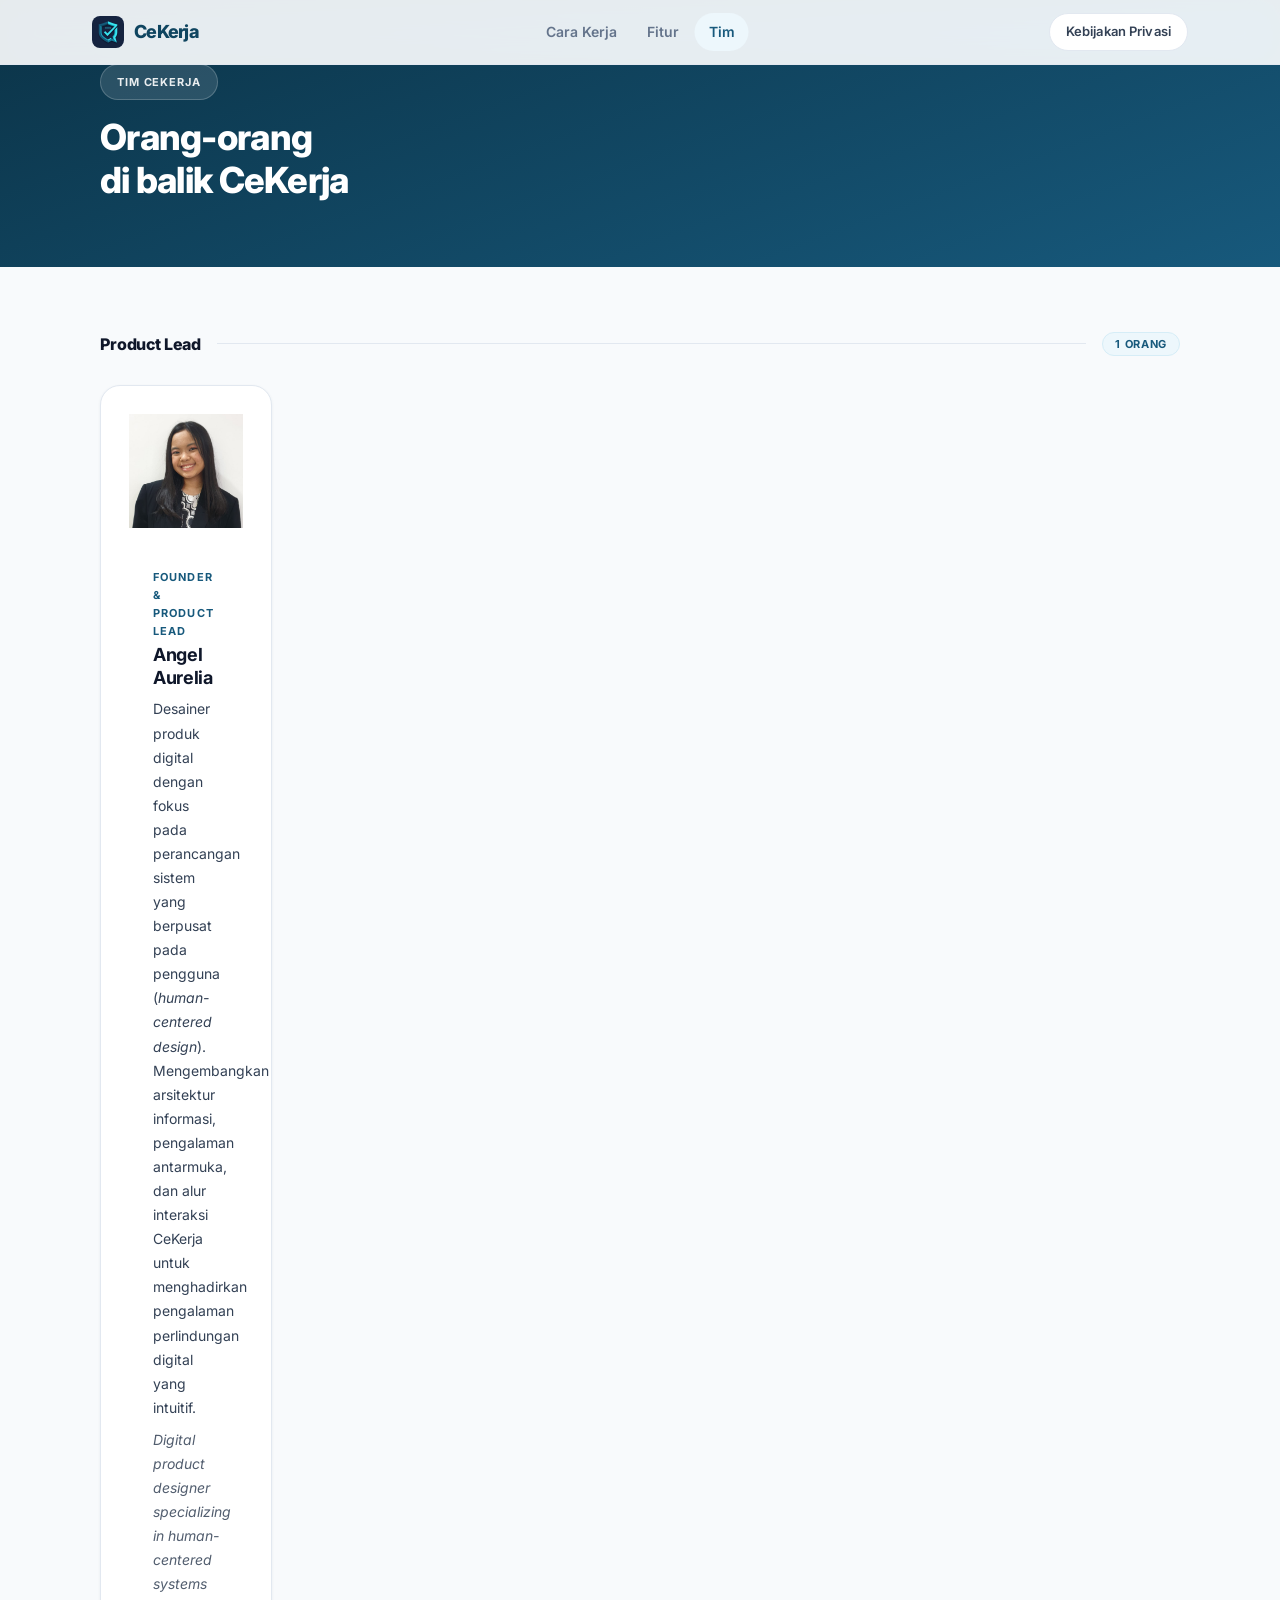
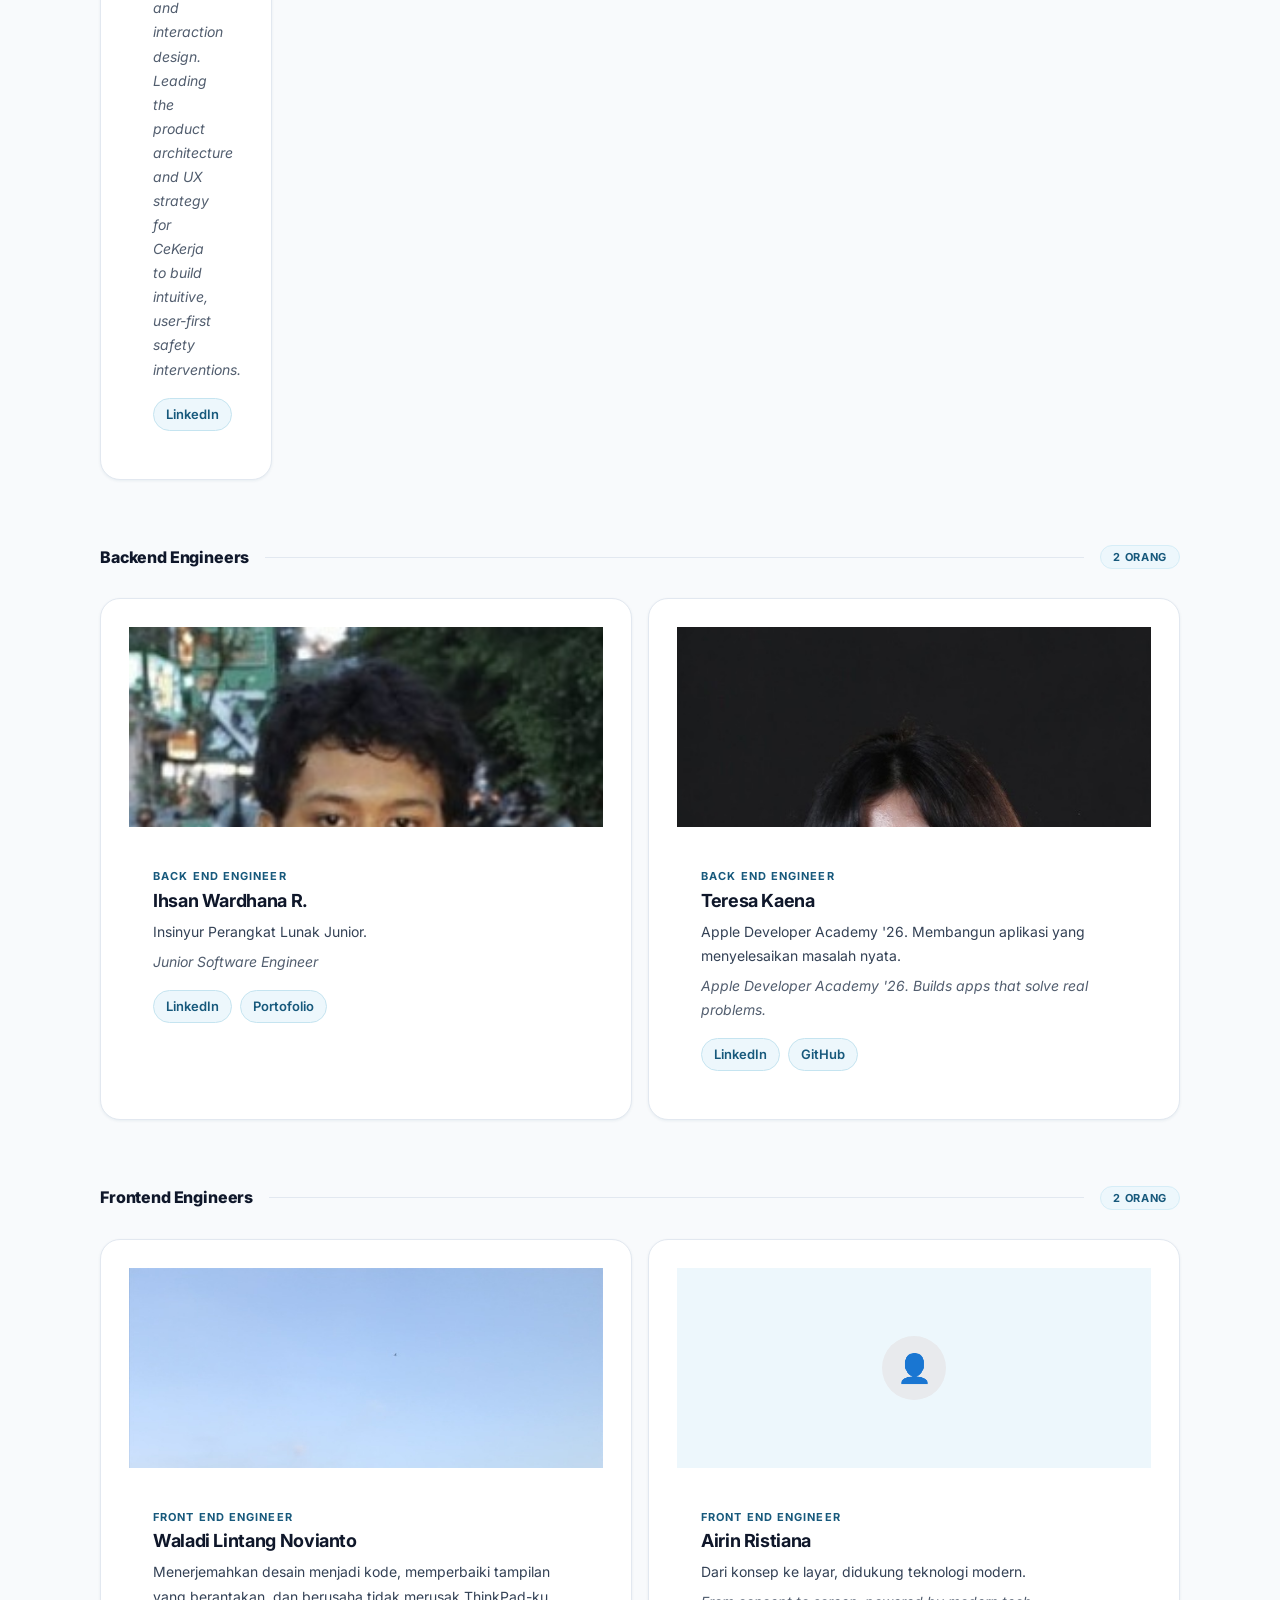
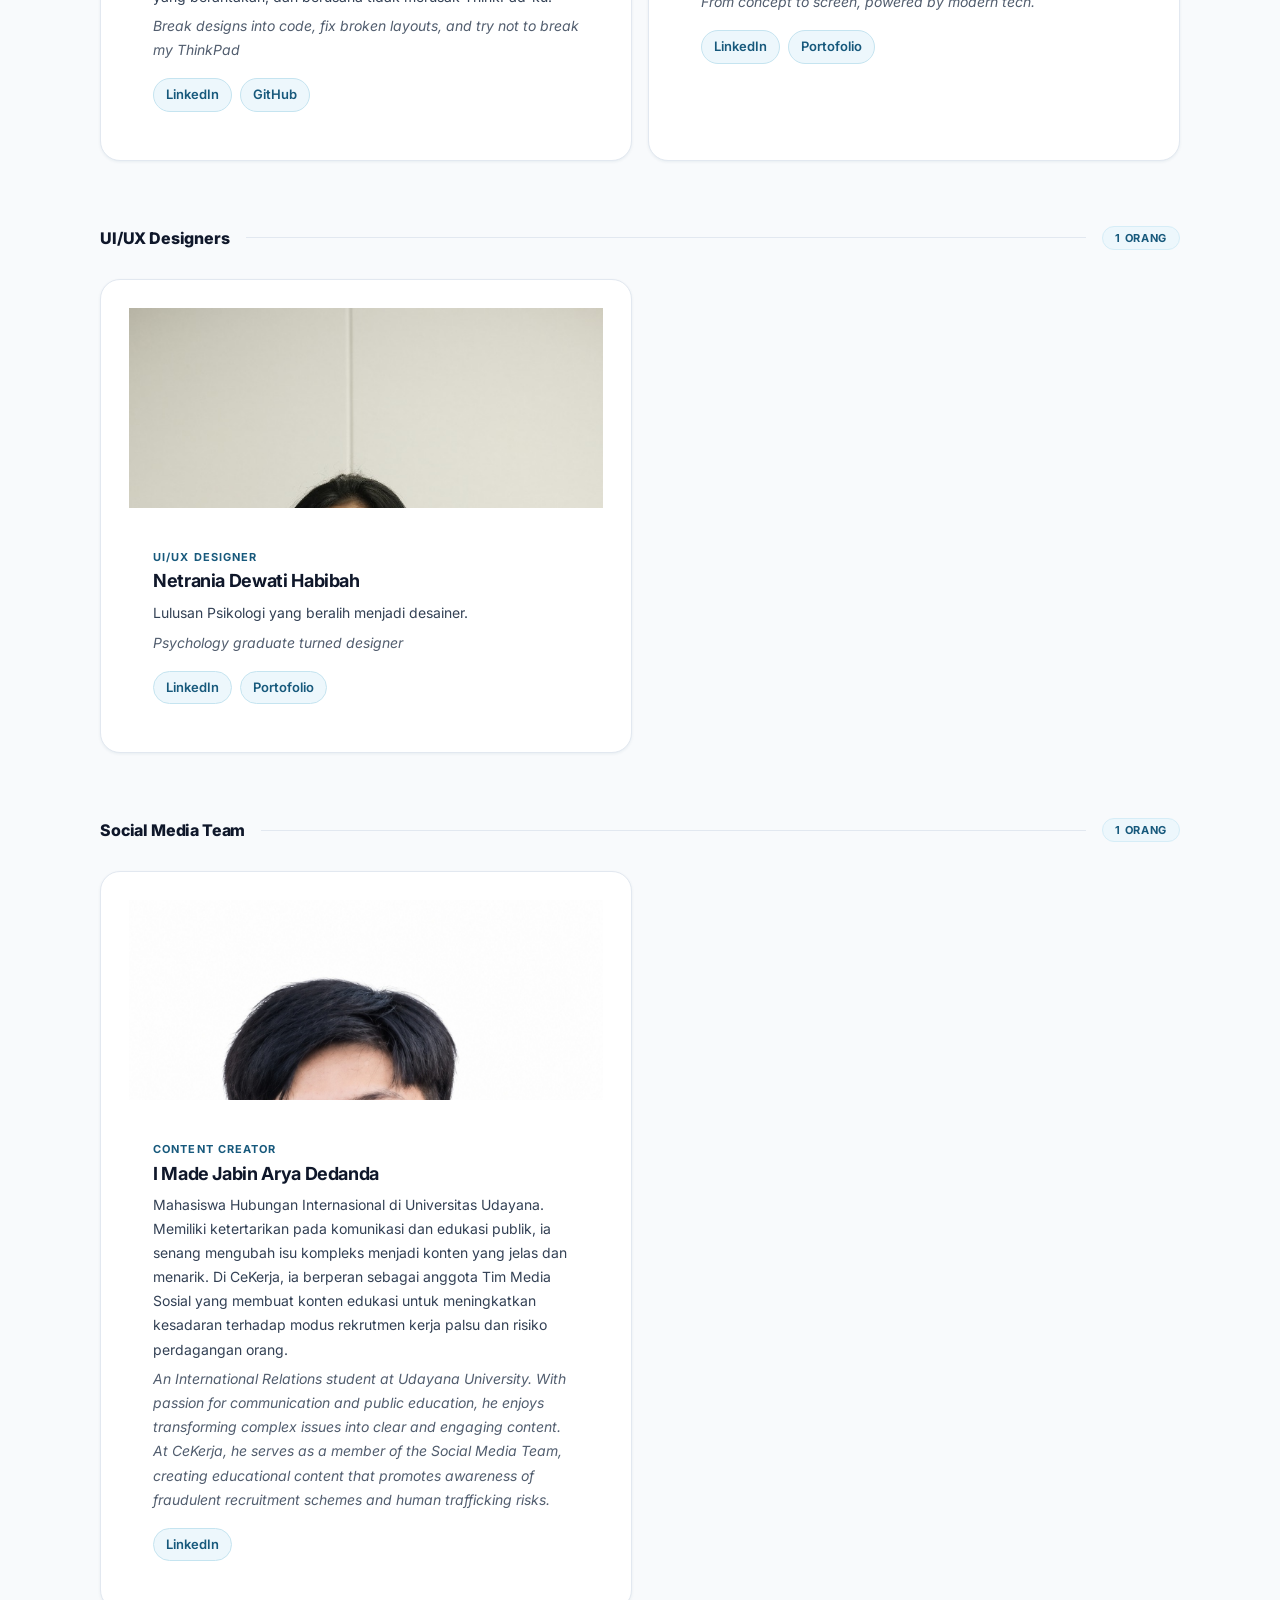
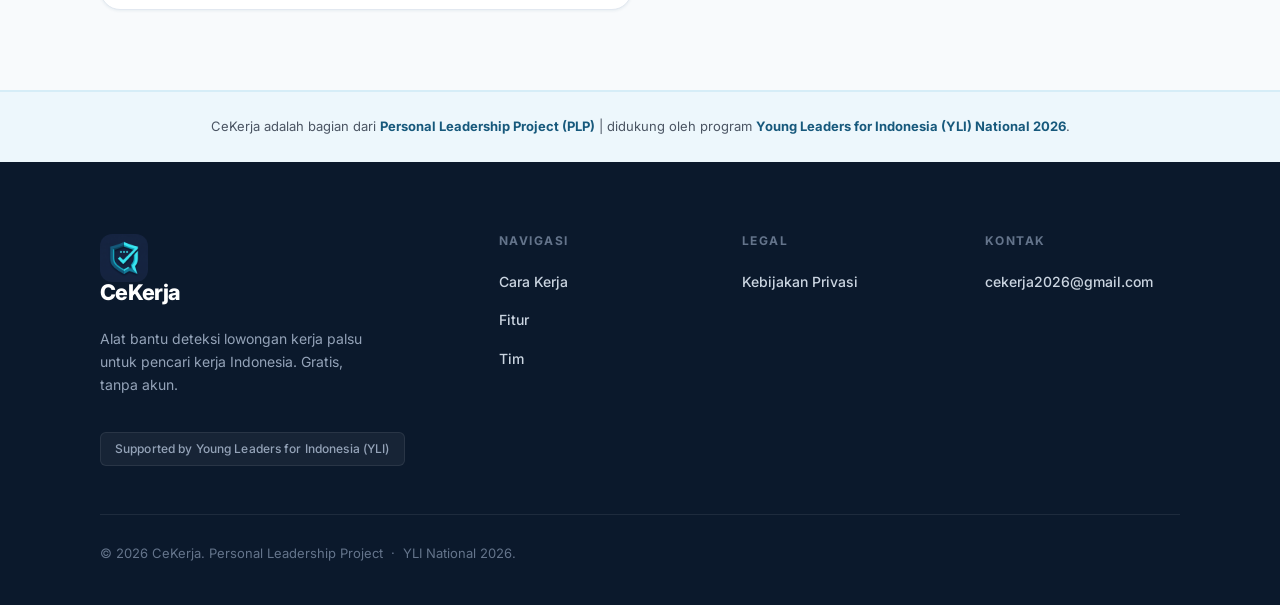
==== commit 92a98cf9: "Update app screenshot, team profiles with bilingual bios, and copy adjustments" ====
--- a/tim.html
+++ b/tim.html
@@ -68,10 +68,6 @@
     <div class="container">
       <div class="team-header__eyebrow">Tim CeKerja</div>
       <h1>Orang-orang<br />di balik CeKerja</h1>
-      <p>
-        CeKerja adalah proyek kolaborasi kecil yang lahir dari kepedulian nyata terhadap keselamatan pencari kerja Indonesia.
-        Ini tim yang membangunnya.
-      </p>
     </div>
   </header>
 
@@ -82,9 +78,8 @@
     <div class="container">
 
       <!-- ====================================================
-           1. PRODUCT LEAD / PRIVACY & COMPLIANCE
-           ==================================================== -->
-      <!-- ISI MANUAL: Bagian ini untuk Angel Aurelia (Product Lead) -->
+           1. PRODUCT LEAD
+           ==================================================== -->
       <section class="team-group" aria-labelledby="group-lead">
         <div class="team-group__label">
           <h2 id="group-lead">Product Lead</h2>
@@ -94,392 +89,178 @@
 
         <div class="team-grid team-grid--single">
 
-          <!-- ISI MANUAL: Angel Aurelia -->
           <article class="member-card member-card--lead" aria-label="Profil Angel Aurelia">
             <div class="member-card__photo" aria-hidden="true">
-              <!--
-                ISI MANUAL: Ganti div placeholder di bawah dengan tag <img> begitu foto tersedia.
-                Contoh: <img src="assets/foto-angel.jpg" alt="Foto Angel Aurelia" />
-              -->
+              <img src="assets/team/angel.png" alt="Foto Angel Aurelia" loading="lazy" />
+            </div>
+            <div class="member-card__body">
+              <div class="member-card__role">Founder &amp; Product Lead</div>
+              <h3 class="member-card__name">Angel Aurelia</h3>
+              <p class="member-card__bio" style="margin-bottom:0.5rem;">
+                Desainer produk digital dengan fokus pada perancangan sistem yang berpusat pada pengguna (<em>human-centered design</em>). Mengembangkan arsitektur informasi, pengalaman antarmuka, dan alur interaksi CeKerja untuk menghadirkan pengalaman perlindungan digital yang intuitif.
+              </p>
+              <p class="member-card__bio" style="font-style:italic;opacity:0.85;">
+                Digital product designer specializing in human-centered systems and interaction design. Leading the product architecture and UX strategy for CeKerja to build intuitive, user-first safety interventions.
+              </p>
+              <div class="member-card__links">
+                <a href="https://www.linkedin.com/in/angel-aurelia/" target="_blank" rel="noopener noreferrer" class="member-card__link">LinkedIn</a>
+              </div>
+            </div>
+          </article>
+
+        </div>
+      </section>
+
+      <!-- ====================================================
+           2. BACKEND ENGINEERS
+           ==================================================== -->
+      <section class="team-group" aria-labelledby="group-backend">
+        <div class="team-group__label">
+          <h2 id="group-backend">Backend Engineers</h2>
+          <div class="team-group__divider" aria-hidden="true"></div>
+          <span class="role-badge">2 orang</span>
+        </div>
+
+        <div class="team-grid team-grid--two">
+
+          <article class="member-card" aria-label="Profil Ihsan Wardhana R.">
+            <div class="member-card__photo" aria-hidden="true">
+              <img src="assets/team/ihsan.jpg" alt="Foto Ihsan Wardhana R." loading="lazy" />
+            </div>
+            <div class="member-card__body">
+              <div class="member-card__role">Back End Engineer</div>
+              <h3 class="member-card__name">Ihsan Wardhana R.</h3>
+              <p class="member-card__bio" style="margin-bottom:0.35rem;">Insinyur Perangkat Lunak Junior.</p>
+              <p class="member-card__bio" style="font-style:italic;opacity:0.85;">Junior Software Engineer</p>
+              <div class="member-card__links">
+                <a href="https://www.linkedin.com/in/ihsan-wardhana-r/" target="_blank" rel="noopener noreferrer" class="member-card__link">LinkedIn</a>
+                <a href="https://ihsanwd10.my.id" target="_blank" rel="noopener noreferrer" class="member-card__link">Portofolio</a>
+              </div>
+            </div>
+          </article>
+
+          <article class="member-card" aria-label="Profil Teresa Kaena">
+            <div class="member-card__photo" aria-hidden="true">
+              <img src="assets/team/teresa.jpg" alt="Foto Teresa Kaena" loading="lazy" />
+            </div>
+            <div class="member-card__body">
+              <div class="member-card__role">Back End Engineer</div>
+              <h3 class="member-card__name">Teresa Kaena</h3>
+              <p class="member-card__bio" style="margin-bottom:0.35rem;">Apple Developer Academy '26. Membangun aplikasi yang menyelesaikan masalah nyata.</p>
+              <p class="member-card__bio" style="font-style:italic;opacity:0.85;">Apple Developer Academy '26. Builds apps that solve real problems.</p>
+              <div class="member-card__links">
+                <a href="https://www.linkedin.com/in/teresakae/" target="_blank" rel="noopener noreferrer" class="member-card__link">LinkedIn</a>
+                <a href="https://github.com/teresakae" target="_blank" rel="noopener noreferrer" class="member-card__link">GitHub</a>
+              </div>
+            </div>
+          </article>
+
+        </div>
+      </section>
+
+      <!-- ====================================================
+           3. FRONTEND ENGINEERS
+           ==================================================== -->
+      <section class="team-group" aria-labelledby="group-frontend">
+        <div class="team-group__label">
+          <h2 id="group-frontend">Frontend Engineers</h2>
+          <div class="team-group__divider" aria-hidden="true"></div>
+          <span class="role-badge">2 orang</span>
+        </div>
+
+        <div class="team-grid team-grid--two">
+
+          <article class="member-card" aria-label="Profil Waladi Lintang Novianto">
+            <div class="member-card__photo" aria-hidden="true">
+              <img src="assets/team/waladi.jpg" alt="Foto Waladi Lintang Novianto" loading="lazy" />
+            </div>
+            <div class="member-card__body">
+              <div class="member-card__role">Front End Engineer</div>
+              <h3 class="member-card__name">Waladi Lintang Novianto</h3>
+              <p class="member-card__bio" style="margin-bottom:0.35rem;">Menerjemahkan desain menjadi kode, memperbaiki tampilan yang berantakan, dan berusaha tidak merusak ThinkPad-ku.</p>
+              <p class="member-card__bio" style="font-style:italic;opacity:0.85;">Break designs into code, fix broken layouts, and try not to break my ThinkPad</p>
+              <div class="member-card__links">
+                <a href="https://www.linkedin.com/in/waladi-lintang-novianto" target="_blank" rel="noopener noreferrer" class="member-card__link">LinkedIn</a>
+                <a href="https://github.com/LintangNov" target="_blank" rel="noopener noreferrer" class="member-card__link">GitHub</a>
+              </div>
+            </div>
+          </article>
+
+          <article class="member-card" aria-label="Profil Airin Ristiana">
+            <div class="member-card__photo" aria-hidden="true">
               <div class="member-card__photo-placeholder">
                 <div class="avatar-circle" aria-hidden="true">👤</div>
-                <span class="avatar-hint">Foto menyusul</span>
-              </div>
-            </div>
-            <div class="member-card__body">
-              <div class="member-card__role">
-                Product Lead · Privacy &amp; Compliance
-              </div>
-              <!-- ISI MANUAL: Nama tampil -->
-              <h3 class="member-card__name">
-                Angel Aurelia
-              </h3>
-              <!-- ISI MANUAL: Tulis bio singkat Angel di sini (2–3 kalimat) -->
-              <p class="member-card__bio member-card__bio--empty">
-                <!-- ISI MANUAL: Bio Angel Aurelia -->
-                Bio menyusul. <span class="fill-hint">ISI MANUAL</span>
-              </p>
-              <!-- ISI MANUAL: Tambahkan link LinkedIn/GitHub/portofolio Angel -->
-              <div class="member-card__links">
-                <a href="#" class="member-card__link member-card__link--empty" aria-label="LinkedIn Angel Aurelia | isi link">
-                  LinkedIn <span class="fill-hint">ISI MANUAL</span>
-                </a>
-              </div>
-            </div>
-          </article>
-
-        </div>
-      </section>
-
-      <!-- ====================================================
-           2. BACKEND ENGINEERS
-           ==================================================== -->
-      <!-- ISI MANUAL: Bagian ini untuk 2 Backend Engineer -->
-      <section class="team-group" aria-labelledby="group-backend">
-        <div class="team-group__label">
-          <h2 id="group-backend">Backend Engineers</h2>
-          <div class="team-group__divider" aria-hidden="true"></div>
-          <span class="role-badge">2 orang</span>
+              </div>
+            </div>
+            <div class="member-card__body">
+              <div class="member-card__role">Front End Engineer</div>
+              <h3 class="member-card__name">Airin Ristiana</h3>
+              <p class="member-card__bio" style="margin-bottom:0.35rem;">Dari konsep ke layar, didukung teknologi modern.</p>
+              <p class="member-card__bio" style="font-style:italic;opacity:0.85;">From concept to screen, powered by modern tech.</p>
+              <div class="member-card__links">
+                <a href="https://www.linkedin.com/in/airinristiana" target="_blank" rel="noopener noreferrer" class="member-card__link">LinkedIn</a>
+                <a href="https://porto-airin.vercel.app/" target="_blank" rel="noopener noreferrer" class="member-card__link">Portofolio</a>
+              </div>
+            </div>
+          </article>
+
+        </div>
+      </section>
+
+      <!-- ====================================================
+           4. UI/UX DESIGNERS
+           ==================================================== -->
+      <section class="team-group" aria-labelledby="group-design">
+        <div class="team-group__label">
+          <h2 id="group-design">UI/UX Designers</h2>
+          <div class="team-group__divider" aria-hidden="true"></div>
+          <span class="role-badge">1 orang</span>
         </div>
 
         <div class="team-grid team-grid--two">
 
-          <!-- ISI MANUAL: Backend Engineer #1 -->
-          <article class="member-card" aria-label="Profil Backend Engineer 1">
-            <div class="member-card__photo" aria-hidden="true">
-              <!--
-                ISI MANUAL: Ganti dengan <img src="assets/foto-[nama].jpg" alt="Foto [Nama]" />
-              -->
-              <div class="member-card__photo-placeholder">
-                <div class="avatar-circle" aria-hidden="true">👤</div>
-                <span class="avatar-hint">Foto menyusul</span>
-              </div>
-            </div>
-            <div class="member-card__body">
-              <div class="member-card__role">Backend Engineer</div>
-              <!-- ISI MANUAL: Nama -->
-              <h3 class="member-card__name member-card__name--empty">
-                Nama Backend Engineer 1 <span class="fill-hint">ISI MANUAL</span>
-              </h3>
-              <!-- ISI MANUAL: Bio singkat -->
-              <p class="member-card__bio member-card__bio--empty">
-                Bio menyusul. <span class="fill-hint">ISI MANUAL</span>
-              </p>
-              <!-- ISI MANUAL: Link LinkedIn/GitHub -->
-              <div class="member-card__links">
-                <a href="#" class="member-card__link member-card__link--empty" aria-label="LinkedIn | isi link">
-                  LinkedIn <span class="fill-hint">ISI MANUAL</span>
-                </a>
-                <a href="#" class="member-card__link member-card__link--empty" aria-label="GitHub | isi link">
-                  GitHub <span class="fill-hint">ISI MANUAL</span>
-                </a>
-              </div>
-            </div>
-          </article>
-
-          <!-- ISI MANUAL: Backend Engineer #2 -->
-          <article class="member-card" aria-label="Profil Backend Engineer 2">
-            <div class="member-card__photo" aria-hidden="true">
-              <!--
-                ISI MANUAL: Ganti dengan <img src="assets/foto-[nama].jpg" alt="Foto [Nama]" />
-              -->
-              <div class="member-card__photo-placeholder">
-                <div class="avatar-circle" aria-hidden="true">👤</div>
-                <span class="avatar-hint">Foto menyusul</span>
-              </div>
-            </div>
-            <div class="member-card__body">
-              <div class="member-card__role">Backend Engineer</div>
-              <!-- ISI MANUAL: Nama -->
-              <h3 class="member-card__name member-card__name--empty">
-                Nama Backend Engineer 2 <span class="fill-hint">ISI MANUAL</span>
-              </h3>
-              <!-- ISI MANUAL: Bio singkat -->
-              <p class="member-card__bio member-card__bio--empty">
-                Bio menyusul. <span class="fill-hint">ISI MANUAL</span>
-              </p>
-              <!-- ISI MANUAL: Link LinkedIn/GitHub -->
-              <div class="member-card__links">
-                <a href="#" class="member-card__link member-card__link--empty" aria-label="LinkedIn | isi link">
-                  LinkedIn <span class="fill-hint">ISI MANUAL</span>
-                </a>
-                <a href="#" class="member-card__link member-card__link--empty" aria-label="GitHub | isi link">
-                  GitHub <span class="fill-hint">ISI MANUAL</span>
-                </a>
-              </div>
-            </div>
-          </article>
-
-        </div>
-      </section>
-
-      <!-- ====================================================
-           3. FRONTEND ENGINEERS
-           ==================================================== -->
-      <!-- ISI MANUAL: Bagian ini untuk 2 Frontend Engineer -->
-      <section class="team-group" aria-labelledby="group-frontend">
-        <div class="team-group__label">
-          <h2 id="group-frontend">Frontend Engineers</h2>
-          <div class="team-group__divider" aria-hidden="true"></div>
-          <span class="role-badge">2 orang</span>
+          <article class="member-card" aria-label="Profil Netrania Dewati Habibah">
+            <div class="member-card__photo" aria-hidden="true">
+              <img src="assets/team/netrania.jpg" alt="Foto Netrania Dewati Habibah" loading="lazy" />
+            </div>
+            <div class="member-card__body">
+              <div class="member-card__role">UI/UX Designer</div>
+              <h3 class="member-card__name">Netrania Dewati Habibah</h3>
+              <p class="member-card__bio" style="margin-bottom:0.35rem;">Lulusan Psikologi yang beralih menjadi desainer.</p>
+              <p class="member-card__bio" style="font-style:italic;opacity:0.85;">Psychology graduate turned designer</p>
+              <div class="member-card__links">
+                <a href="https://www.linkedin.com/in/netraniadh" target="_blank" rel="noopener noreferrer" class="member-card__link">LinkedIn</a>
+                <a href="https://byntrania.framer.website/" target="_blank" rel="noopener noreferrer" class="member-card__link">Portofolio</a>
+              </div>
+            </div>
+          </article>
+
+        </div>
+      </section>
+
+      <!-- ====================================================
+           5. SOCIAL MEDIA TEAM
+           ==================================================== -->
+      <section class="team-group" aria-labelledby="group-socmed">
+        <div class="team-group__label">
+          <h2 id="group-socmed">Social Media Team</h2>
+          <div class="team-group__divider" aria-hidden="true"></div>
+          <span class="role-badge">1 orang</span>
         </div>
 
         <div class="team-grid team-grid--two">
 
-          <!-- ISI MANUAL: Frontend Engineer #1 -->
-          <article class="member-card" aria-label="Profil Frontend Engineer 1">
-            <div class="member-card__photo" aria-hidden="true">
-              <!--
-                ISI MANUAL: Ganti dengan <img src="assets/foto-[nama].jpg" alt="Foto [Nama]" />
-              -->
-              <div class="member-card__photo-placeholder">
-                <div class="avatar-circle" aria-hidden="true">👤</div>
-                <span class="avatar-hint">Foto menyusul</span>
-              </div>
-            </div>
-            <div class="member-card__body">
-              <div class="member-card__role">Frontend Engineer</div>
-              <!-- ISI MANUAL: Nama -->
-              <h3 class="member-card__name member-card__name--empty">
-                Nama Frontend Engineer 1 <span class="fill-hint">ISI MANUAL</span>
-              </h3>
-              <!-- ISI MANUAL: Bio singkat -->
-              <p class="member-card__bio member-card__bio--empty">
-                Bio menyusul. <span class="fill-hint">ISI MANUAL</span>
-              </p>
-              <!-- ISI MANUAL: Link LinkedIn/GitHub -->
-              <div class="member-card__links">
-                <a href="#" class="member-card__link member-card__link--empty" aria-label="LinkedIn | isi link">
-                  LinkedIn <span class="fill-hint">ISI MANUAL</span>
-                </a>
-                <a href="#" class="member-card__link member-card__link--empty" aria-label="GitHub | isi link">
-                  GitHub <span class="fill-hint">ISI MANUAL</span>
-                </a>
-              </div>
-            </div>
-          </article>
-
-          <!-- ISI MANUAL: Frontend Engineer #2 -->
-          <article class="member-card" aria-label="Profil Frontend Engineer 2">
-            <div class="member-card__photo" aria-hidden="true">
-              <!--
-                ISI MANUAL: Ganti dengan <img src="assets/foto-[nama].jpg" alt="Foto [Nama]" />
-              -->
-              <div class="member-card__photo-placeholder">
-                <div class="avatar-circle" aria-hidden="true">👤</div>
-                <span class="avatar-hint">Foto menyusul</span>
-              </div>
-            </div>
-            <div class="member-card__body">
-              <div class="member-card__role">Frontend Engineer</div>
-              <!-- ISI MANUAL: Nama -->
-              <h3 class="member-card__name member-card__name--empty">
-                Nama Frontend Engineer 2 <span class="fill-hint">ISI MANUAL</span>
-              </h3>
-              <!-- ISI MANUAL: Bio singkat -->
-              <p class="member-card__bio member-card__bio--empty">
-                Bio menyusul. <span class="fill-hint">ISI MANUAL</span>
-              </p>
-              <!-- ISI MANUAL: Link LinkedIn/GitHub -->
-              <div class="member-card__links">
-                <a href="#" class="member-card__link member-card__link--empty" aria-label="LinkedIn | isi link">
-                  LinkedIn <span class="fill-hint">ISI MANUAL</span>
-                </a>
-                <a href="#" class="member-card__link member-card__link--empty" aria-label="GitHub | isi link">
-                  GitHub <span class="fill-hint">ISI MANUAL</span>
-                </a>
-              </div>
-            </div>
-          </article>
-
-        </div>
-      </section>
-
-      <!-- ====================================================
-           4. UI/UX DESIGNERS
-           ==================================================== -->
-      <!-- ISI MANUAL: Bagian ini untuk 2 UI/UX Designer -->
-      <section class="team-group" aria-labelledby="group-design">
-        <div class="team-group__label">
-          <h2 id="group-design">UI/UX Designers</h2>
-          <div class="team-group__divider" aria-hidden="true"></div>
-          <span class="role-badge">2 orang</span>
-        </div>
-
-        <div class="team-grid team-grid--two">
-
-          <!-- ISI MANUAL: UI/UX Designer #1 -->
-          <article class="member-card" aria-label="Profil UI/UX Designer 1">
-            <div class="member-card__photo" aria-hidden="true">
-              <!--
-                ISI MANUAL: Ganti dengan <img src="assets/foto-[nama].jpg" alt="Foto [Nama]" />
-              -->
-              <div class="member-card__photo-placeholder">
-                <div class="avatar-circle" aria-hidden="true">👤</div>
-                <span class="avatar-hint">Foto menyusul</span>
-              </div>
-            </div>
-            <div class="member-card__body">
-              <div class="member-card__role">UI/UX Designer</div>
-              <!-- ISI MANUAL: Nama -->
-              <h3 class="member-card__name member-card__name--empty">
-                Nama UI/UX Designer 1 <span class="fill-hint">ISI MANUAL</span>
-              </h3>
-              <!-- ISI MANUAL: Bio singkat -->
-              <p class="member-card__bio member-card__bio--empty">
-                Bio menyusul. <span class="fill-hint">ISI MANUAL</span>
-              </p>
-              <!-- ISI MANUAL: Link LinkedIn/Behance/Dribbble -->
-              <div class="member-card__links">
-                <a href="#" class="member-card__link member-card__link--empty" aria-label="LinkedIn | isi link">
-                  LinkedIn <span class="fill-hint">ISI MANUAL</span>
-                </a>
-                <a href="#" class="member-card__link member-card__link--empty" aria-label="Behance/Dribbble | isi link">
-                  Portofolio <span class="fill-hint">ISI MANUAL</span>
-                </a>
-              </div>
-            </div>
-          </article>
-
-          <!-- ISI MANUAL: UI/UX Designer #2 -->
-          <article class="member-card" aria-label="Profil UI/UX Designer 2">
-            <div class="member-card__photo" aria-hidden="true">
-              <!--
-                ISI MANUAL: Ganti dengan <img src="assets/foto-[nama].jpg" alt="Foto [Nama]" />
-              -->
-              <div class="member-card__photo-placeholder">
-                <div class="avatar-circle" aria-hidden="true">👤</div>
-                <span class="avatar-hint">Foto menyusul</span>
-              </div>
-            </div>
-            <div class="member-card__body">
-              <div class="member-card__role">UI/UX Designer</div>
-              <!-- ISI MANUAL: Nama -->
-              <h3 class="member-card__name member-card__name--empty">
-                Nama UI/UX Designer 2 <span class="fill-hint">ISI MANUAL</span>
-              </h3>
-              <!-- ISI MANUAL: Bio singkat -->
-              <p class="member-card__bio member-card__bio--empty">
-                Bio menyusul. <span class="fill-hint">ISI MANUAL</span>
-              </p>
-              <!-- ISI MANUAL: Link LinkedIn/Behance/Dribbble -->
-              <div class="member-card__links">
-                <a href="#" class="member-card__link member-card__link--empty" aria-label="LinkedIn | isi link">
-                  LinkedIn <span class="fill-hint">ISI MANUAL</span>
-                </a>
-                <a href="#" class="member-card__link member-card__link--empty" aria-label="Behance/Dribbble | isi link">
-                  Portofolio <span class="fill-hint">ISI MANUAL</span>
-                </a>
-              </div>
-            </div>
-          </article>
-
-        </div>
-      </section>
-
-      <!-- ====================================================
-           5. SOCIAL MEDIA TEAM
-           ==================================================== -->
-      <!-- ISI MANUAL: Bagian ini untuk 3 anggota Social Media Team
-           (2 Content Creator + 1 Graphic Designer) -->
-      <section class="team-group" aria-labelledby="group-socmed">
-        <div class="team-group__label">
-          <h2 id="group-socmed">Social Media Team</h2>
-          <div class="team-group__divider" aria-hidden="true"></div>
-          <span class="role-badge">3 orang</span>
-        </div>
-
-        <div class="team-grid team-grid--three">
-
-          <!-- ISI MANUAL: Content Creator #1 -->
-          <article class="member-card" aria-label="Profil Content Creator 1">
-            <div class="member-card__photo" aria-hidden="true">
-              <!--
-                ISI MANUAL: Ganti dengan <img src="assets/foto-[nama].jpg" alt="Foto [Nama]" />
-              -->
-              <div class="member-card__photo-placeholder">
-                <div class="avatar-circle" aria-hidden="true">👤</div>
-                <span class="avatar-hint">Foto menyusul</span>
-              </div>
+          <article class="member-card" aria-label="Profil I Made Jabin Arya Dedanda">
+            <div class="member-card__photo" aria-hidden="true">
+              <img src="assets/team/jabin.jpg" alt="Foto I Made Jabin Arya Dedanda" loading="lazy" />
             </div>
             <div class="member-card__body">
               <div class="member-card__role">Content Creator</div>
-              <!-- ISI MANUAL: Nama -->
-              <h3 class="member-card__name member-card__name--empty">
-                Nama Content Creator 1 <span class="fill-hint">ISI MANUAL</span>
-              </h3>
-              <!-- ISI MANUAL: Bio singkat -->
-              <p class="member-card__bio member-card__bio--empty">
-                Bio menyusul. <span class="fill-hint">ISI MANUAL</span>
-              </p>
-              <!-- ISI MANUAL: Link LinkedIn/Instagram -->
-              <div class="member-card__links">
-                <a href="#" class="member-card__link member-card__link--empty" aria-label="LinkedIn | isi link">
-                  LinkedIn <span class="fill-hint">ISI MANUAL</span>
-                </a>
-              </div>
-            </div>
-          </article>
-
-          <!-- ISI MANUAL: Content Creator #2 -->
-          <article class="member-card" aria-label="Profil Content Creator 2">
-            <div class="member-card__photo" aria-hidden="true">
-              <!--
-                ISI MANUAL: Ganti dengan <img src="assets/foto-[nama].jpg" alt="Foto [Nama]" />
-              -->
-              <div class="member-card__photo-placeholder">
-                <div class="avatar-circle" aria-hidden="true">👤</div>
-                <span class="avatar-hint">Foto menyusul</span>
-              </div>
-            </div>
-            <div class="member-card__body">
-              <div class="member-card__role">Content Creator</div>
-              <!-- ISI MANUAL: Nama -->
-              <h3 class="member-card__name member-card__name--empty">
-                Nama Content Creator 2 <span class="fill-hint">ISI MANUAL</span>
-              </h3>
-              <!-- ISI MANUAL: Bio singkat -->
-              <p class="member-card__bio member-card__bio--empty">
-                Bio menyusul. <span class="fill-hint">ISI MANUAL</span>
-              </p>
-              <!-- ISI MANUAL: Link LinkedIn/Instagram -->
-              <div class="member-card__links">
-                <a href="#" class="member-card__link member-card__link--empty" aria-label="LinkedIn | isi link">
-                  LinkedIn <span class="fill-hint">ISI MANUAL</span>
-                </a>
-              </div>
-            </div>
-          </article>
-
-          <!-- ISI MANUAL: Graphic Designer -->
-          <article class="member-card" aria-label="Profil Graphic Designer">
-            <div class="member-card__photo" aria-hidden="true">
-              <!--
-                ISI MANUAL: Ganti dengan <img src="assets/foto-[nama].jpg" alt="Foto [Nama]" />
-              -->
-              <div class="member-card__photo-placeholder">
-                <div class="avatar-circle" aria-hidden="true">👤</div>
-                <span class="avatar-hint">Foto menyusul</span>
-              </div>
-            </div>
-            <div class="member-card__body">
-              <div class="member-card__role">Graphic Designer</div>
-              <!-- ISI MANUAL: Nama -->
-              <h3 class="member-card__name member-card__name--empty">
-                Nama Graphic Designer <span class="fill-hint">ISI MANUAL</span>
-              </h3>
-              <!-- ISI MANUAL: Bio singkat -->
-              <p class="member-card__bio member-card__bio--empty">
-                Bio menyusul. <span class="fill-hint">ISI MANUAL</span>
-              </p>
-              <!-- ISI MANUAL: Link LinkedIn/Behance/Dribbble -->
-              <div class="member-card__links">
-                <a href="#" class="member-card__link member-card__link--empty" aria-label="LinkedIn | isi link">
-                  LinkedIn <span class="fill-hint">ISI MANUAL</span>
-                </a>
-                <a href="#" class="member-card__link member-card__link--empty" aria-label="Portofolio | isi link">
-                  Portofolio <span class="fill-hint">ISI MANUAL</span>
-                </a>
+              <h3 class="member-card__name">I Made Jabin Arya Dedanda</h3>
+              <p class="member-card__bio" style="margin-bottom:0.35rem;">Mahasiswa Hubungan Internasional di Universitas Udayana. Memiliki ketertarikan pada komunikasi dan edukasi publik, ia senang mengubah isu kompleks menjadi konten yang jelas dan menarik. Di CeKerja, ia berperan sebagai anggota Tim Media Sosial yang membuat konten edukasi untuk meningkatkan kesadaran terhadap modus rekrutmen kerja palsu dan risiko perdagangan orang.</p>
+              <p class="member-card__bio" style="font-style:italic;opacity:0.85;">An International Relations student at Udayana University. With passion for communication and public education, he enjoys transforming complex issues into clear and engaging content. At CeKerja, he serves as a member of the Social Media Team, creating educational content that promotes awareness of fraudulent recruitment schemes and human trafficking risks.</p>
+              <div class="member-card__links">
+                <a href="https://www.linkedin.com/in/i-made-jabin-arya-dedanda-939195354" target="_blank" rel="noopener noreferrer" class="member-card__link">LinkedIn</a>
               </div>
             </div>
           </article>
--- a/css/hero.css
+++ b/css/hero.css
@@ -446,8 +446,8 @@
 /* Phone frame */
 .lux-phone {
   position: relative;
-  width: 250px;
-  transform: perspective(1000px) rotateX(8deg);
+  width: 330px;
+  transform: perspective(1000px) rotateX(6deg);
   animation: lux-float 7s ease-in-out infinite;
   filter: drop-shadow(0 32px 64px rgba(15,69,96,0.18))
           drop-shadow(0 8px 20px rgba(15,69,96,0.10));
@@ -459,8 +459,8 @@
           drop-shadow(0 12px 28px rgba(15,69,96,0.14));
 }
 @keyframes lux-float {
-  0%,100% { transform: perspective(1000px) rotateX(8deg) translateY(0px); }
-  50%      { transform: perspective(1000px) rotateX(8deg) translateY(-10px); }
+  0%,100% { transform: perspective(1000px) rotateX(6deg) translateY(0px); }
+  50%      { transform: perspective(1000px) rotateX(6deg) translateY(-10px); }
 }
 
 /* Glow halo behind phone */
@@ -476,9 +476,9 @@
 
 .lux-phone__frame {
   background: linear-gradient(170deg, #1a3347 0%, #0f2233 55%, #091b28 100%);
-  border-radius: 38px;
-  padding: 12px 10px 18px;
-  border: 1px solid rgba(255,255,255,0.10);
+  border-radius: 40px;
+  padding: 10px 10px 12px;
+  border: 1px solid rgba(255,255,255,0.12);
   position: relative;
   overflow: hidden;
   box-shadow:
@@ -488,16 +488,16 @@
 
 /* Camera island */
 .lux-phone__island {
-  width: 68px; height: 24px;
+  width: 60px; height: 18px;
   background: #060e14;
-  border-radius: 14px;
-  margin: 0 auto 8px;
+  border-radius: 12px;
+  margin: 0 auto 6px;
   display: flex; align-items: center; justify-content: center;
   gap: 6px;
   border: 1px solid rgba(255,255,255,0.05);
 }
 .lux-phone__island .cam {
-  width: 8px; height: 8px;
+  width: 7px; height: 7px;
   background: #101e29;
   border-radius: 50%;
   border: 1px solid rgba(255,255,255,0.08);
@@ -510,8 +510,16 @@
 
 .lux-phone__screen {
   background: #F0F4F8;
-  border-radius: 28px;
+  border-radius: 26px;
   overflow: hidden;
+  position: relative;
+}
+
+.lux-phone__screenshot {
+  width: 100%;
+  height: auto;
+  display: block;
+  border-radius: 24px;
 }
 
 /* Status bar */
@@ -688,7 +696,7 @@
 @media (min-width: 900px) {
   .hero-lux__headline { font-size: clamp(2.75rem, 5vw, 4.25rem); }
   .hero-lux__phone-col { margin-top: 2rem; }
-  .lux-phone { width: 260px; }
+  .lux-phone { width: 340px; }
 }
 
 /* ============================================================
@@ -1540,7 +1548,7 @@
   .hero-lux__trust-micro { justify-content: center; }
   .hero-lux__cta-wrap { align-items: center; }
   .hero-lux__phone-col { margin-top: 2.5rem; }
-  .lux-phone { width: 270px; }
+  .lux-phone { width: 350px; }
 }
 
 /* ── Secondary Nav Pill ── */
